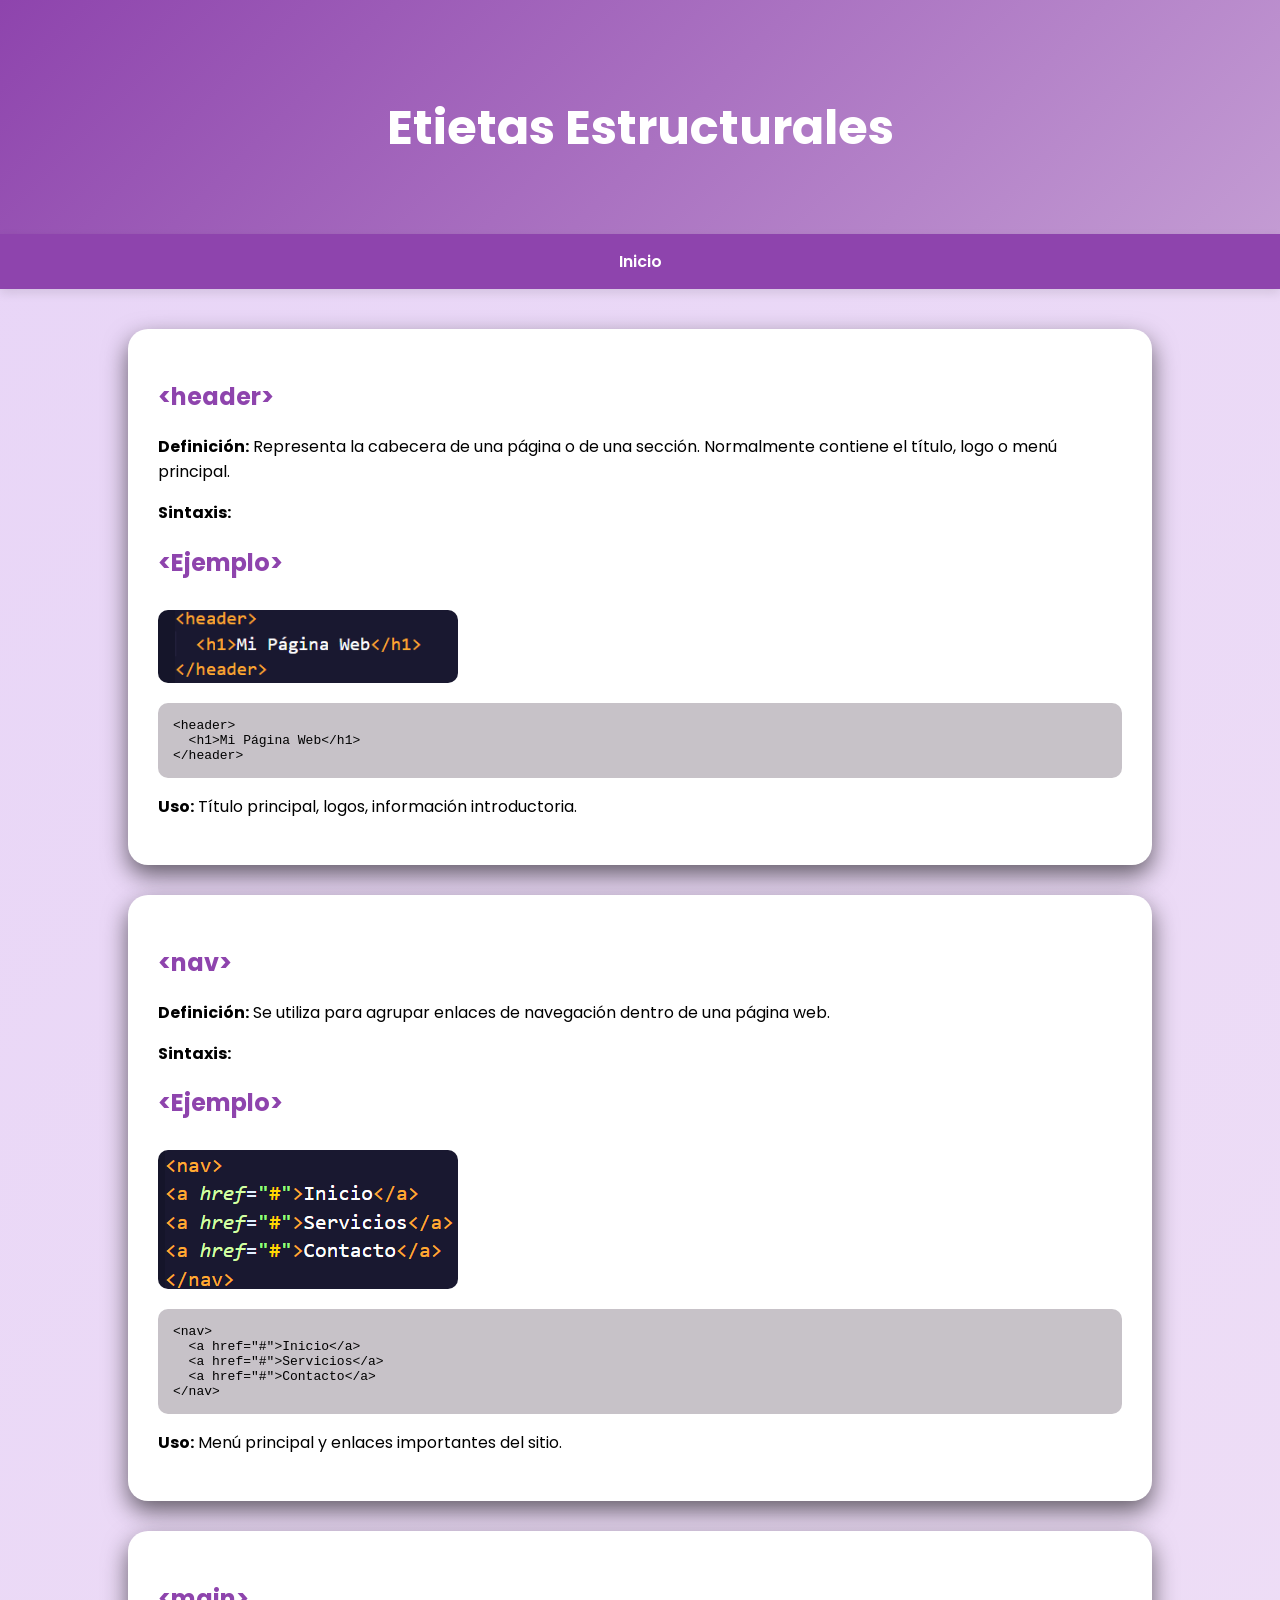
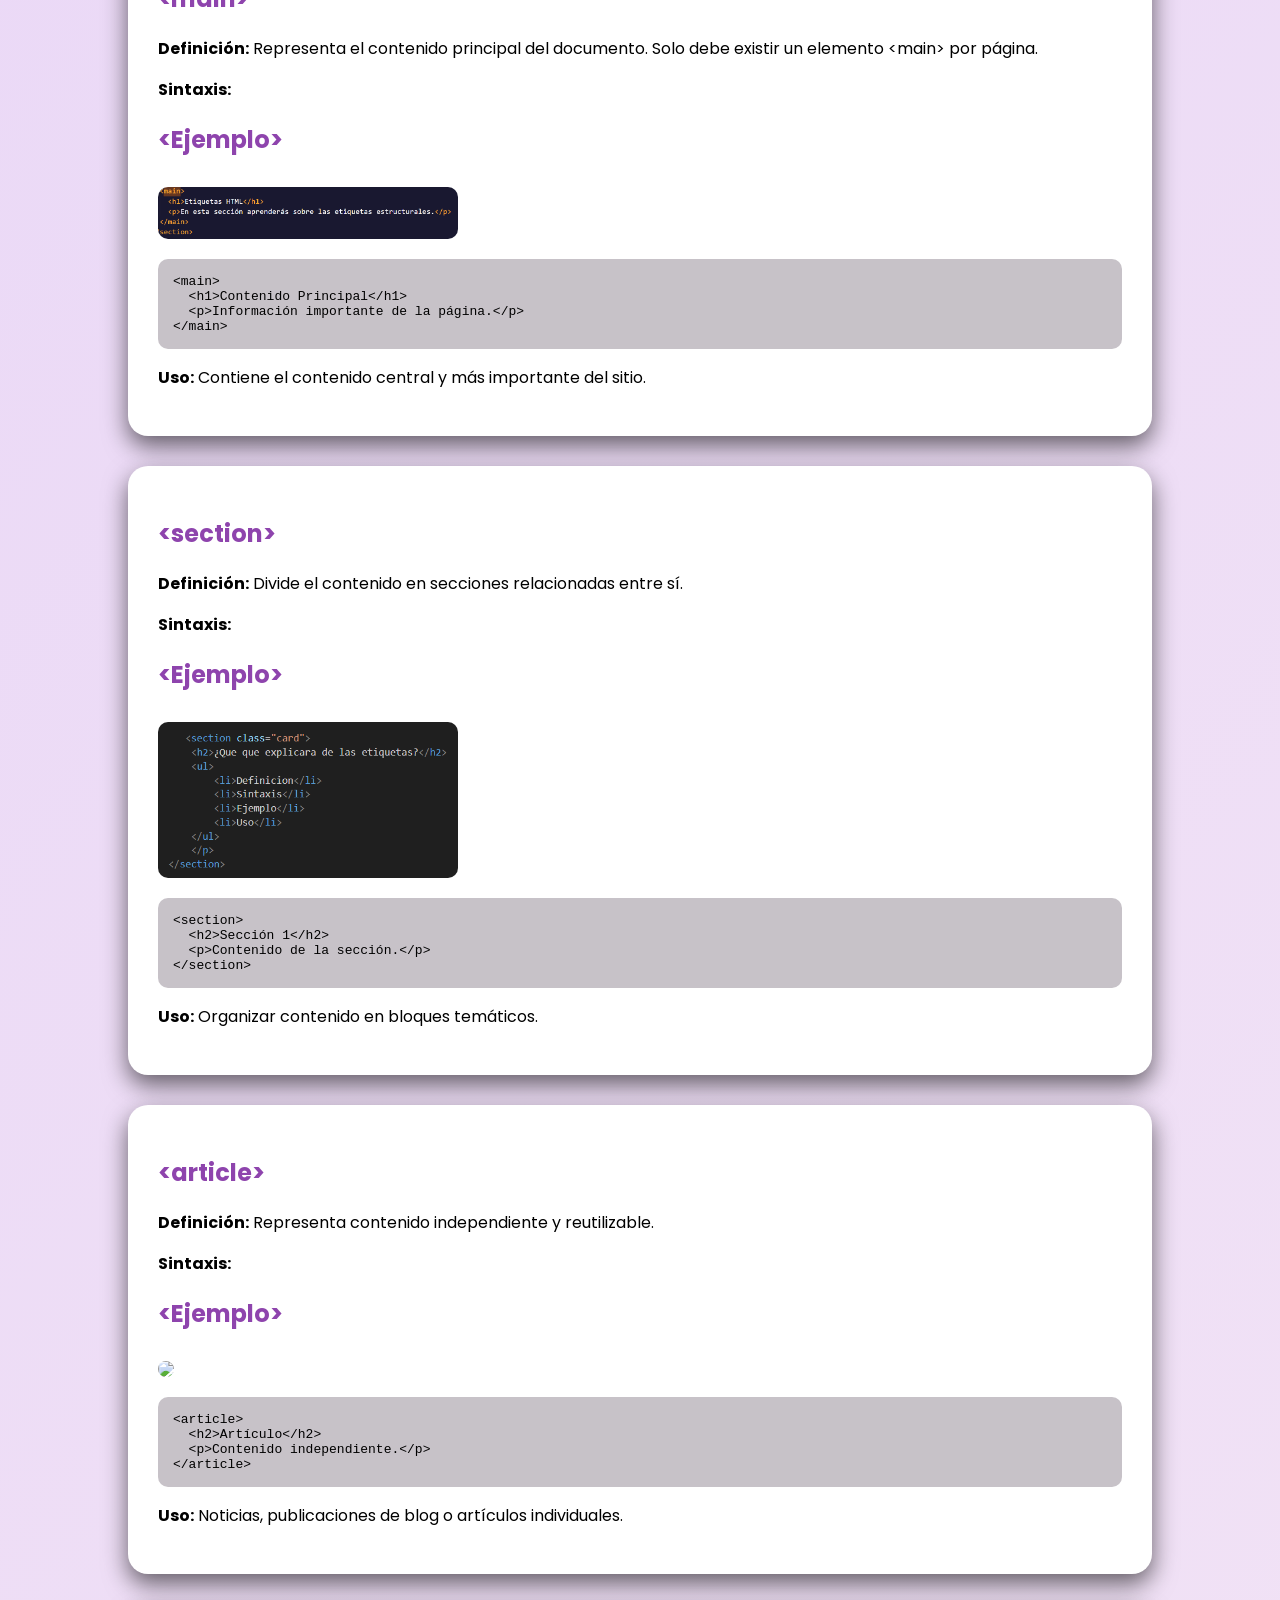
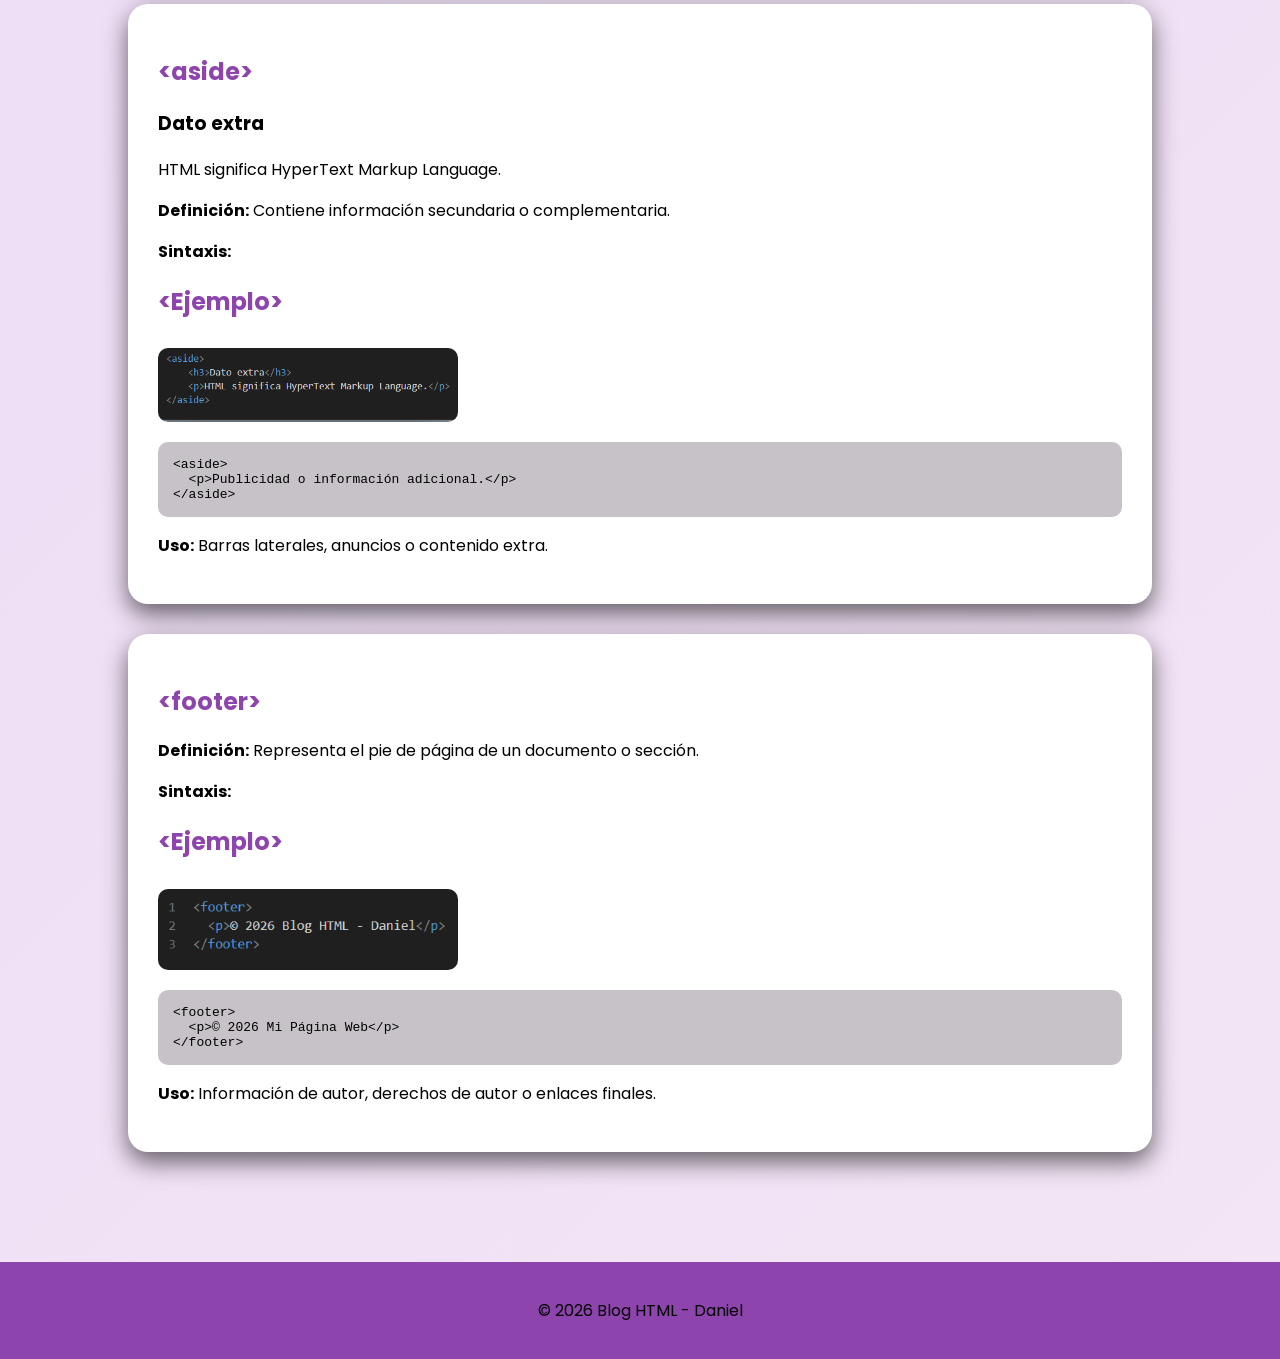
==== pages/estructurales.html @ b9a39067 "Multimedia update" ====
<!DOCTYPE html>
<html lang="es">

<head>
  <meta charset="UTF-8">
  <title>Estructurales</title>
  <link rel="stylesheet" href="../css/styles.css">
</head>

<body>

  <header class="hero">
    <h1>Etietas Estructurales</h1>
  </header>

  <nav>
    <ul>
      <li><a href="../index.html">Inicio</a></li>
    </ul>
  </nav>

  <main>

    <!-- HEADER -->
    <section class="card">
      <h2>&lt;header&gt;</h2>
      <p><strong>Definición:</strong> Representa la cabecera de una página o de una sección.
        Normalmente contiene el título, logo o menú principal.</p>
      <p><strong>Sintaxis:</strong></p>
      <h2>&lt;Ejemplo&gt;</h2>
      <img src="../img/header.png" width="">
      <pre>
&lt;header&gt;
  &lt;h1&gt;Mi Página Web&lt;/h1&gt;
&lt;/header&gt;
</pre>
      <p><strong>Uso:</strong> Título principal, logos, información introductoria.</p>
    </section>

    <!-- NAV -->
    <section class="card">
      <h2>&lt;nav&gt;</h2>
      <p><strong>Definición:</strong> Se utiliza para agrupar enlaces de navegación dentro de una página web.</p>
      <p><strong>Sintaxis:</strong></p>
      <h2>&lt;Ejemplo&gt;</h2>
      <img src="../img/mav.png" width="">
      <pre>
&lt;nav&gt;
  &lt;a href="#"&gt;Inicio&lt;/a&gt;
  &lt;a href="#"&gt;Servicios&lt;/a&gt;
  &lt;a href="#"&gt;Contacto&lt;/a&gt;
&lt;/nav&gt;
</pre>
      <p><strong>Uso:</strong> Menú principal y enlaces importantes del sitio.</p>
    </section>

    <!-- MAIN -->
    <section class="card">
      <h2>&lt;main&gt;</h2>
      <p><strong>Definición:</strong> Representa el contenido principal del documento.
        Solo debe existir un elemento &lt;main&gt; por página.</p>
      <p><strong>Sintaxis:</strong></p>
      <h2>&lt;Ejemplo&gt;</h2>
      <img src="../img/main.png" width="">
      <pre>
&lt;main&gt;
  &lt;h1&gt;Contenido Principal&lt;/h1&gt;
  &lt;p&gt;Información importante de la página.&lt;/p&gt;
&lt;/main&gt;
</pre>
      <p><strong>Uso:</strong> Contiene el contenido central y más importante del sitio.</p>
    </section>

    <!-- SECTION -->
    <section class="card">
      <h2>&lt;section&gt;</h2>
      <p><strong>Definición:</strong> Divide el contenido en secciones relacionadas entre sí.</p>
      <p><strong>Sintaxis:</strong></p>
      <h2>&lt;Ejemplo&gt;</h2>
      <img src="../img/section.png" width="">
      <pre>
&lt;section&gt;
  &lt;h2&gt;Sección 1&lt;/h2&gt;
  &lt;p&gt;Contenido de la sección.&lt;/p&gt;
&lt;/section&gt;
</pre>
      <p><strong>Uso:</strong> Organizar contenido en bloques temáticos.</p>
    </section>

    <!-- ARTICLE -->
    <section class="card">
      <h2>&lt;article&gt;</h2>
      <p><strong>Definición:</strong> Representa contenido independiente y reutilizable.</p>
      <p><strong>Sintaxis:</strong></p>
      <h2>&lt;Ejemplo&gt;</h2>
      <img src="../img/article.png" width="200">
      <pre>
&lt;article&gt;
  &lt;h2&gt;Artículo&lt;/h2&gt;
  &lt;p&gt;Contenido independiente.&lt;/p&gt;
&lt;/article&gt;
</pre>
      <p><strong>Uso:</strong> Noticias, publicaciones de blog o artículos individuales.</p>
    </section>

    <!-- ASIDE -->
    <section class="card">
      <h2>&lt;aside&gt;</h2>
<aside>
    <h3>Dato extra</h3>
    <p>HTML significa HyperText Markup Language.</p>
</aside>
      <p><strong>Definición:</strong> Contiene información secundaria o complementaria.</p>
      <p><strong>Sintaxis:</strong></p>
      <h2>&lt;Ejemplo&gt;</h2>
      <img src="../img/aside.png" width="200">
      <pre>
&lt;aside&gt;
  &lt;p&gt;Publicidad o información adicional.&lt;/p&gt;
&lt;/aside&gt;
</pre>
      <p><strong>Uso:</strong> Barras laterales, anuncios o contenido extra.</p>
    </section>

    <!-- FOOTER -->
    <section class="card">
      <h2>&lt;footer&gt;</h2>
      <p><strong>Definición:</strong> Representa el pie de página de un documento o sección.</p>
      <p><strong>Sintaxis:</strong></p>
      <h2>&lt;Ejemplo&gt;</h2>
      <img src="../img/footer.png" width="200">
      <pre>
&lt;footer&gt;
  &lt;p&gt;© 2026 Mi Página Web&lt;/p&gt;
&lt;/footer&gt;
</pre>
      <p><strong>Uso:</strong> Información de autor, derechos de autor o enlaces finales.</p>
    </section>

  </main>

  <footer>
    <p>© 2026 Blog HTML - Daniel</p>
  </footer>

  <script>
const savedColor = localStorage.getItem("mainColor");

if (savedColor) {
    document.documentElement.style.setProperty('--main-color', savedColor);
}
</script>

</body>

</html>
---- css/styles.css ----
/* FUENTE BONITA */
@import url('https://fonts.googleapis.com/css2?family=Poppins:wght@300;400;600&display=swap');

:root {
    --main-color: #8e44ad;
}

/* Transición suave en todo */
* {
    transition: all 5s ease;

}
.card img {
    width: 300px;
    margin-top: 10px;
    border-radius: 10px;
}
body {
    margin: 0;
    font-family: 'Poppins', sans-serif;
    background: linear-gradient(135deg, #e8d5f7, #f3e5f5);
    color: #000000;
}

/* HERO */
.hero {
    background: linear-gradient(135deg, var(--main-color), #c39bd3);
    color: white;
    text-align: center;
    padding: 60px 20px;
}

.hero h1 {
    font-size: 3rem;
    margin-bottom: 10px;
}

.hero p {
    font-size: 1.2rem;
    opacity: 0.9;
}

/* Selector de color */
.color-picker {
    margin-top: 20px;
}

/* NAV */
nav {
    background: var(--main-color);
    padding: 15px;
    box-shadow: 0 4px 10px rgba(0,0,0,0.1);
}

nav ul {
    list-style: none;
    display: flex;
    justify-content: center;
    gap: 25px;
    margin: 0;
    padding: 0;
}

nav a {
    text-decoration: none;
    color: white;
    font-weight: 600;
}

nav a:hover {
    color: #f9e79f;
    transform: scale(1.1);
}

/* MAIN */
main {
    padding: 40px 10%;
}

/* CARDS */
.card {
    background: white;
    padding: 30px;
    margin-bottom: 30px;
    border-radius: 20px;
    box-shadow: 0 10px 25px rgba(0, 0, 0, 0.579);
}

.card_1 {
    background: white;
    padding: 30px;
    margin-bottom: 30px;
    border-radius: 20px;
    text-align: center;
    box-shadow: 0 10px 25px rgba(0, 0, 0, 0.579);
}

.card:hover {
    transform: translateY(-5px);
}

/* TITULOS */
h2 {
    color: var(--main-color);

}

h1  {

    text-align: center;

}

/* CODE */
pre {
    background: #c7c2c8;
    padding: 15px;
    border-radius: 10px;
    overflow-x: auto;
}

/* TABLAS */
table {
    width: 100%;
    border-collapse: collapse;
    margin-top: 15px;
}

th {
    background: var(--main-color);
    color: white;
}

th, td {
    padding: 10px;
    border: 1px solid #ddd;
}

/* FORMULARIO */
input, textarea, select, button {
    padding: 8px;
    border-radius: 8px;
    border: 1px solid #5f5c5c;
    margin-top: 5px;
}

button {
    background: var(--main-color);
    color: white;
    border: none;
    cursor: pointer;
}

button:hover {
    opacity: 0.8;
}

/* FOOTER */
footer {
    text-align: center;
    padding: 20px;
    background: var(--main-color);
    color: rgb(0, 0, 0);
    margin-top: 40px;
}
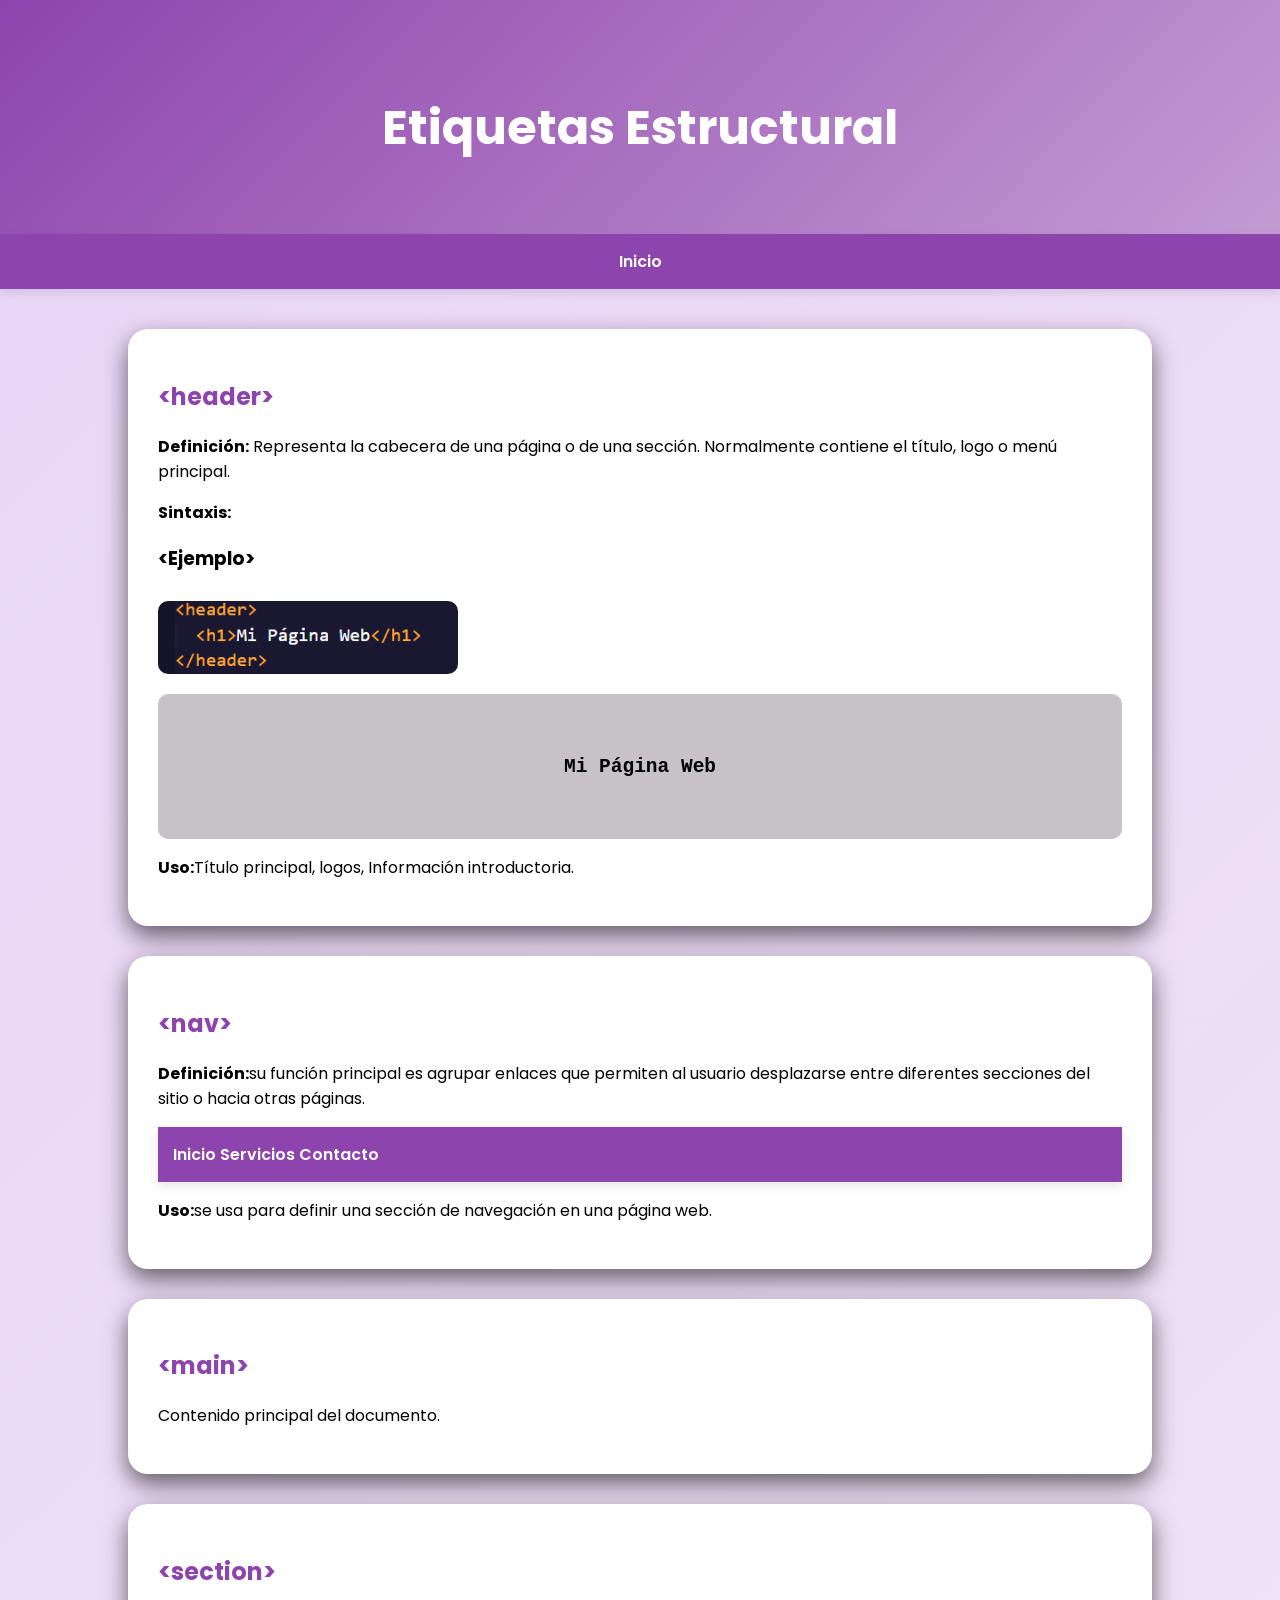
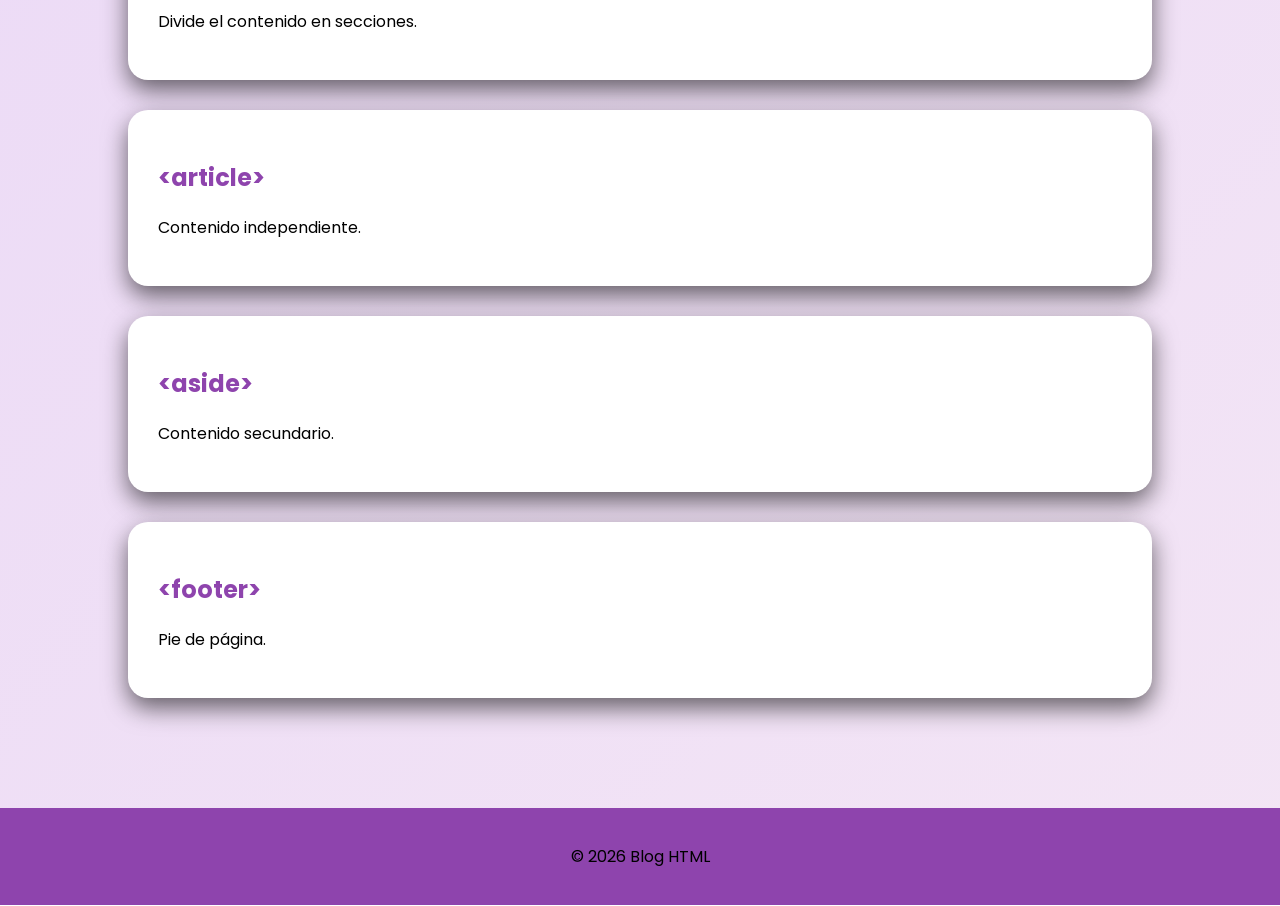
==== commit ed8adde9: "cambios locales previos a la sincronizacion" ====
--- a/pages/estructurales.html
+++ b/pages/estructurales.html
@@ -1,149 +1,84 @@
 <!DOCTYPE html>
 <html lang="es">
-
 <head>
-  <meta charset="UTF-8">
-  <title>Estructurales</title>
-  <link rel="stylesheet" href="../css/styles.css">
+<meta charset="UTF-8">
+<title>Estructurales</title>
+<link rel="stylesheet" href="../css/styles.css">
 </head>
-
 <body>
 
-  <header class="hero">
-    <h1>Etietas Estructurales</h1>
-  </header>
+<header class="hero">
+<h1>Etiquetas Estructural</h1>
+</header>
 
-  <nav>
-    <ul>
-      <li><a href="../index.html">Inicio</a></li>
-    </ul>
-  </nav>
+<nav>
+<ul>
+<li><a href="../index.html">Inicio</a></li>
+</ul>
+</nav>
 
-  <main>
+<main>
 
-    <!-- HEADER -->
-    <section class="card">
-      <h2>&lt;header&gt;</h2>
-      <p><strong>Definición:</strong> Representa la cabecera de una página o de una sección.
-        Normalmente contiene el título, logo o menú principal.</p>
-      <p><strong>Sintaxis:</strong></p>
-      <h2>&lt;Ejemplo&gt;</h2>
-      <img src="../img/header.png" width="">
-      <pre>
-&lt;header&gt;
-  &lt;h1&gt;Mi Página Web&lt;/h1&gt;
-&lt;/header&gt;
+<section class="card">
+<h2>&lt;header&gt;</h2>
+<p><strong>Definición:</strong> Representa la cabecera de una página o de una sección.
+Normalmente contiene el título, logo o menú principal.</p>
+<p><strong>Sintaxis:</strong></p>
+<h3>&lt;Ejemplo&gt;</h3>
+<img src="../img/header.png" width="200">
+<pre>
+<header>  
+  <h1>Mi Página Web</h1>
+</header>
 </pre>
-      <p><strong>Uso:</strong> Título principal, logos, información introductoria.</p>
-    </section>
+<p><strong>Uso:</strong>Título principal, logos, Información introductoria.</p>
+</section>
 
-    <!-- NAV -->
-    <section class="card">
-      <h2>&lt;nav&gt;</h2>
-      <p><strong>Definición:</strong> Se utiliza para agrupar enlaces de navegación dentro de una página web.</p>
-      <p><strong>Sintaxis:</strong></p>
-      <h2>&lt;Ejemplo&gt;</h2>
-      <img src="../img/mav.png" width="">
-      <pre>
-&lt;nav&gt;
-  &lt;a href="#"&gt;Inicio&lt;/a&gt;
-  &lt;a href="#"&gt;Servicios&lt;/a&gt;
-  &lt;a href="#"&gt;Contacto&lt;/a&gt;
-&lt;/nav&gt;
-</pre>
-      <p><strong>Uso:</strong> Menú principal y enlaces importantes del sitio.</p>
-    </section>
+<section class="card">
+<h2>&lt;nav&gt;</h2>
+<p><strong>Definición:</strong>su función principal es agrupar enlaces que permiten al usuario desplazarse entre diferentes secciones del sitio o hacia otras páginas.</p>
+<nav>
+<a href="#">Inicio</a>
+<a href="#">Servicios</a>
+<a href="#">Contacto</a>
+</nav>
 
-    <!-- MAIN -->
-    <section class="card">
-      <h2>&lt;main&gt;</h2>
-      <p><strong>Definición:</strong> Representa el contenido principal del documento.
-        Solo debe existir un elemento &lt;main&gt; por página.</p>
-      <p><strong>Sintaxis:</strong></p>
-      <h2>&lt;Ejemplo&gt;</h2>
-      <img src="../img/main.png" width="">
-      <pre>
-&lt;main&gt;
-  &lt;h1&gt;Contenido Principal&lt;/h1&gt;
-  &lt;p&gt;Información importante de la página.&lt;/p&gt;
-&lt;/main&gt;
-</pre>
-      <p><strong>Uso:</strong> Contiene el contenido central y más importante del sitio.</p>
-    </section>
+<p><strong>Uso:</strong>se usa para definir una sección de navegación en una página web. </p>
+</section>
+</section>
 
-    <!-- SECTION -->
-    <section class="card">
-      <h2>&lt;section&gt;</h2>
-      <p><strong>Definición:</strong> Divide el contenido en secciones relacionadas entre sí.</p>
-      <p><strong>Sintaxis:</strong></p>
-      <h2>&lt;Ejemplo&gt;</h2>
-      <img src="../img/section.png" width="">
-      <pre>
-&lt;section&gt;
-  &lt;h2&gt;Sección 1&lt;/h2&gt;
-  &lt;p&gt;Contenido de la sección.&lt;/p&gt;
-&lt;/section&gt;
-</pre>
-      <p><strong>Uso:</strong> Organizar contenido en bloques temáticos.</p>
-    </section>
+<section class="card">
+<h2>&lt;main&gt;</h2>
+<p>Contenido principal del documento.</p>
+</section>
 
-    <!-- ARTICLE -->
-    <section class="card">
-      <h2>&lt;article&gt;</h2>
-      <p><strong>Definición:</strong> Representa contenido independiente y reutilizable.</p>
-      <p><strong>Sintaxis:</strong></p>
-      <h2>&lt;Ejemplo&gt;</h2>
-      <img src="../img/article.png" width="200">
-      <pre>
-&lt;article&gt;
-  &lt;h2&gt;Artículo&lt;/h2&gt;
-  &lt;p&gt;Contenido independiente.&lt;/p&gt;
-&lt;/article&gt;
-</pre>
-      <p><strong>Uso:</strong> Noticias, publicaciones de blog o artículos individuales.</p>
-    </section>
+<section class="card">
+<h2>&lt;section&gt;</h2>
+<p>Divide el contenido en secciones.</p>
+</section>
 
-    <!-- ASIDE -->
-    <section class="card">
-      <h2>&lt;aside&gt;</h2>
-<aside>
-    <h3>Dato extra</h3>
-    <p>HTML significa HyperText Markup Language.</p>
-</aside>
-      <p><strong>Definición:</strong> Contiene información secundaria o complementaria.</p>
-      <p><strong>Sintaxis:</strong></p>
-      <h2>&lt;Ejemplo&gt;</h2>
-      <img src="../img/aside.png" width="200">
-      <pre>
-&lt;aside&gt;
-  &lt;p&gt;Publicidad o información adicional.&lt;/p&gt;
-&lt;/aside&gt;
-</pre>
-      <p><strong>Uso:</strong> Barras laterales, anuncios o contenido extra.</p>
-    </section>
+<section class="card">
+<h2>&lt;article&gt;</h2>
+<p>Contenido independiente.</p>
+</section>
 
-    <!-- FOOTER -->
-    <section class="card">
-      <h2>&lt;footer&gt;</h2>
-      <p><strong>Definición:</strong> Representa el pie de página de un documento o sección.</p>
-      <p><strong>Sintaxis:</strong></p>
-      <h2>&lt;Ejemplo&gt;</h2>
-      <img src="../img/footer.png" width="200">
-      <pre>
-&lt;footer&gt;
-  &lt;p&gt;© 2026 Mi Página Web&lt;/p&gt;
-&lt;/footer&gt;
-</pre>
-      <p><strong>Uso:</strong> Información de autor, derechos de autor o enlaces finales.</p>
-    </section>
+<section class="card">
+<h2>&lt;aside&gt;</h2>
+<p>Contenido secundario.</p>
+</section>
 
-  </main>
+<section class="card">
+<h2>&lt;footer&gt;</h2>
+<p>Pie de página.</p>
+</section>
 
-  <footer>
-    <p>© 2026 Blog HTML - Daniel</p>
-  </footer>
+</main>
 
-  <script>
+<footer>
+<p>© 2026 Blog HTML</p>
+</footer>
+
+<script>
 const savedColor = localStorage.getItem("mainColor");
 
 if (savedColor) {
@@ -152,5 +87,4 @@
 </script>
 
 </body>
-
 </html>
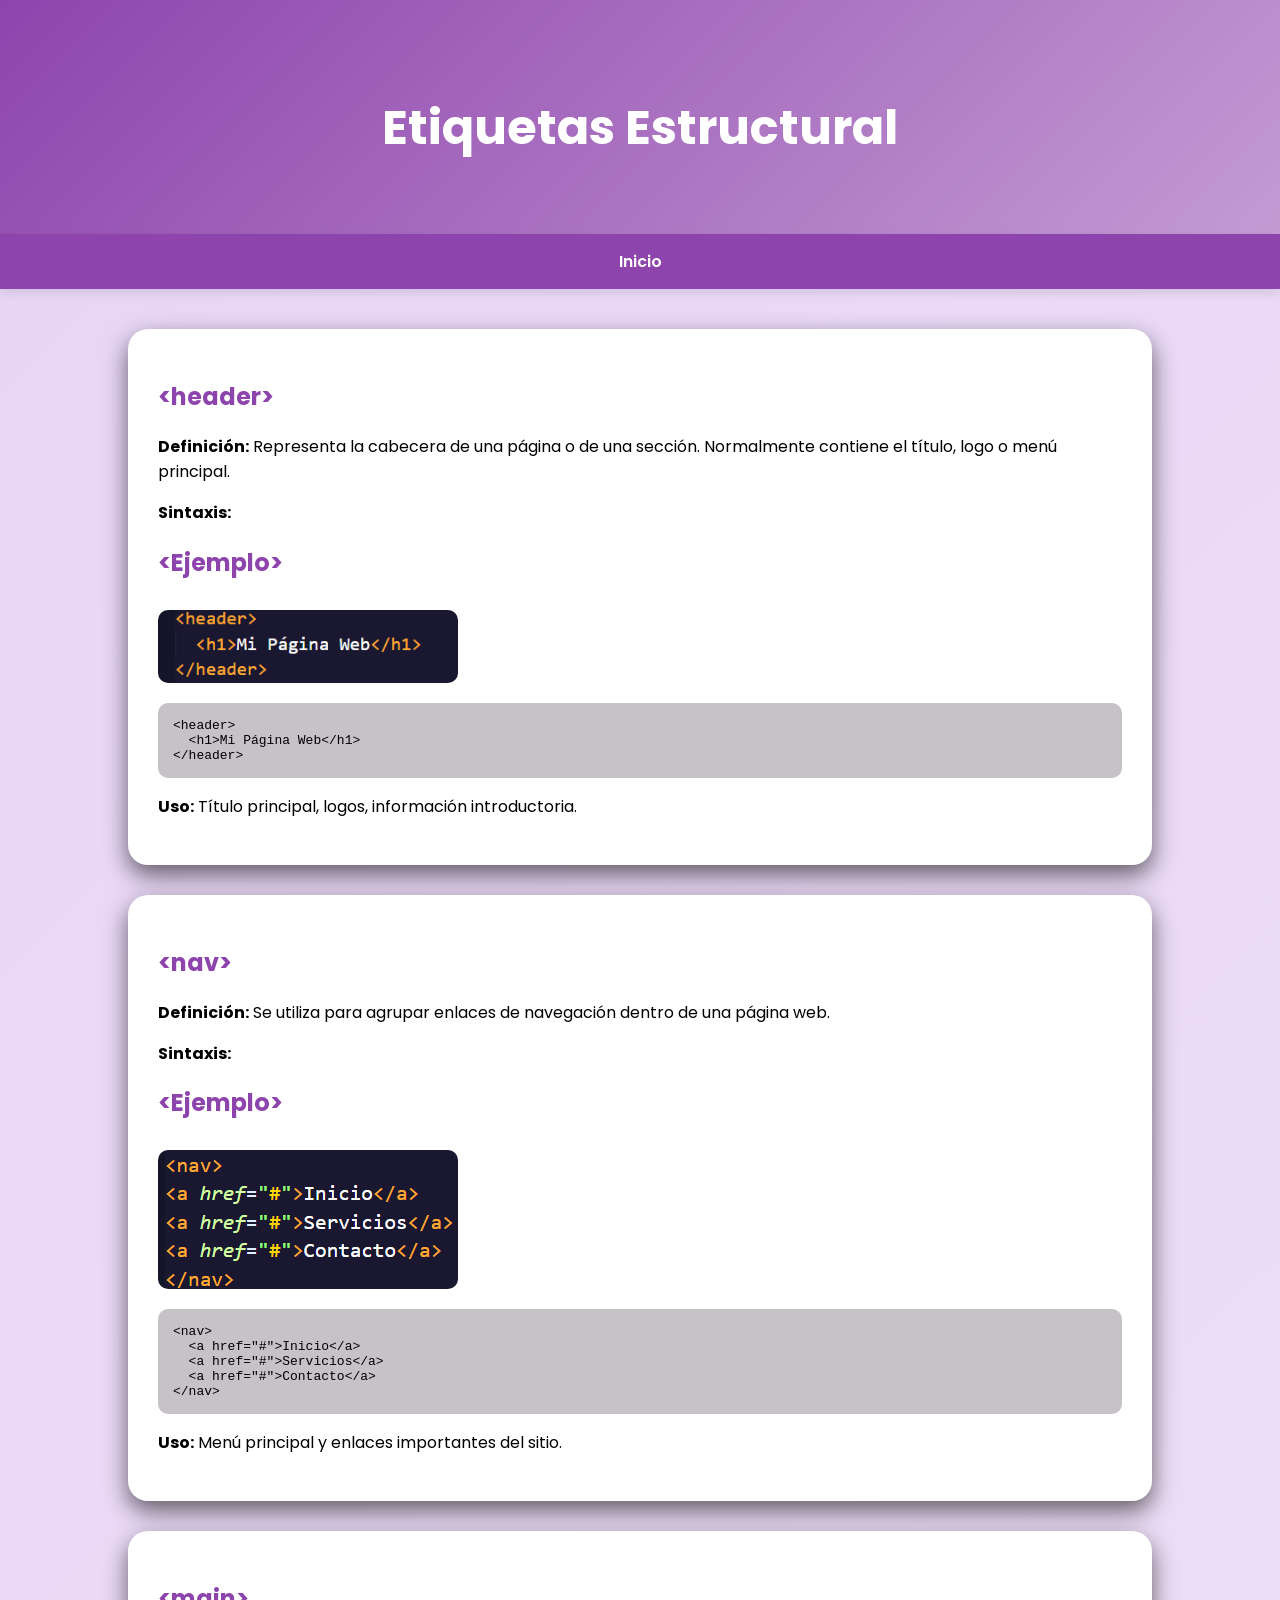
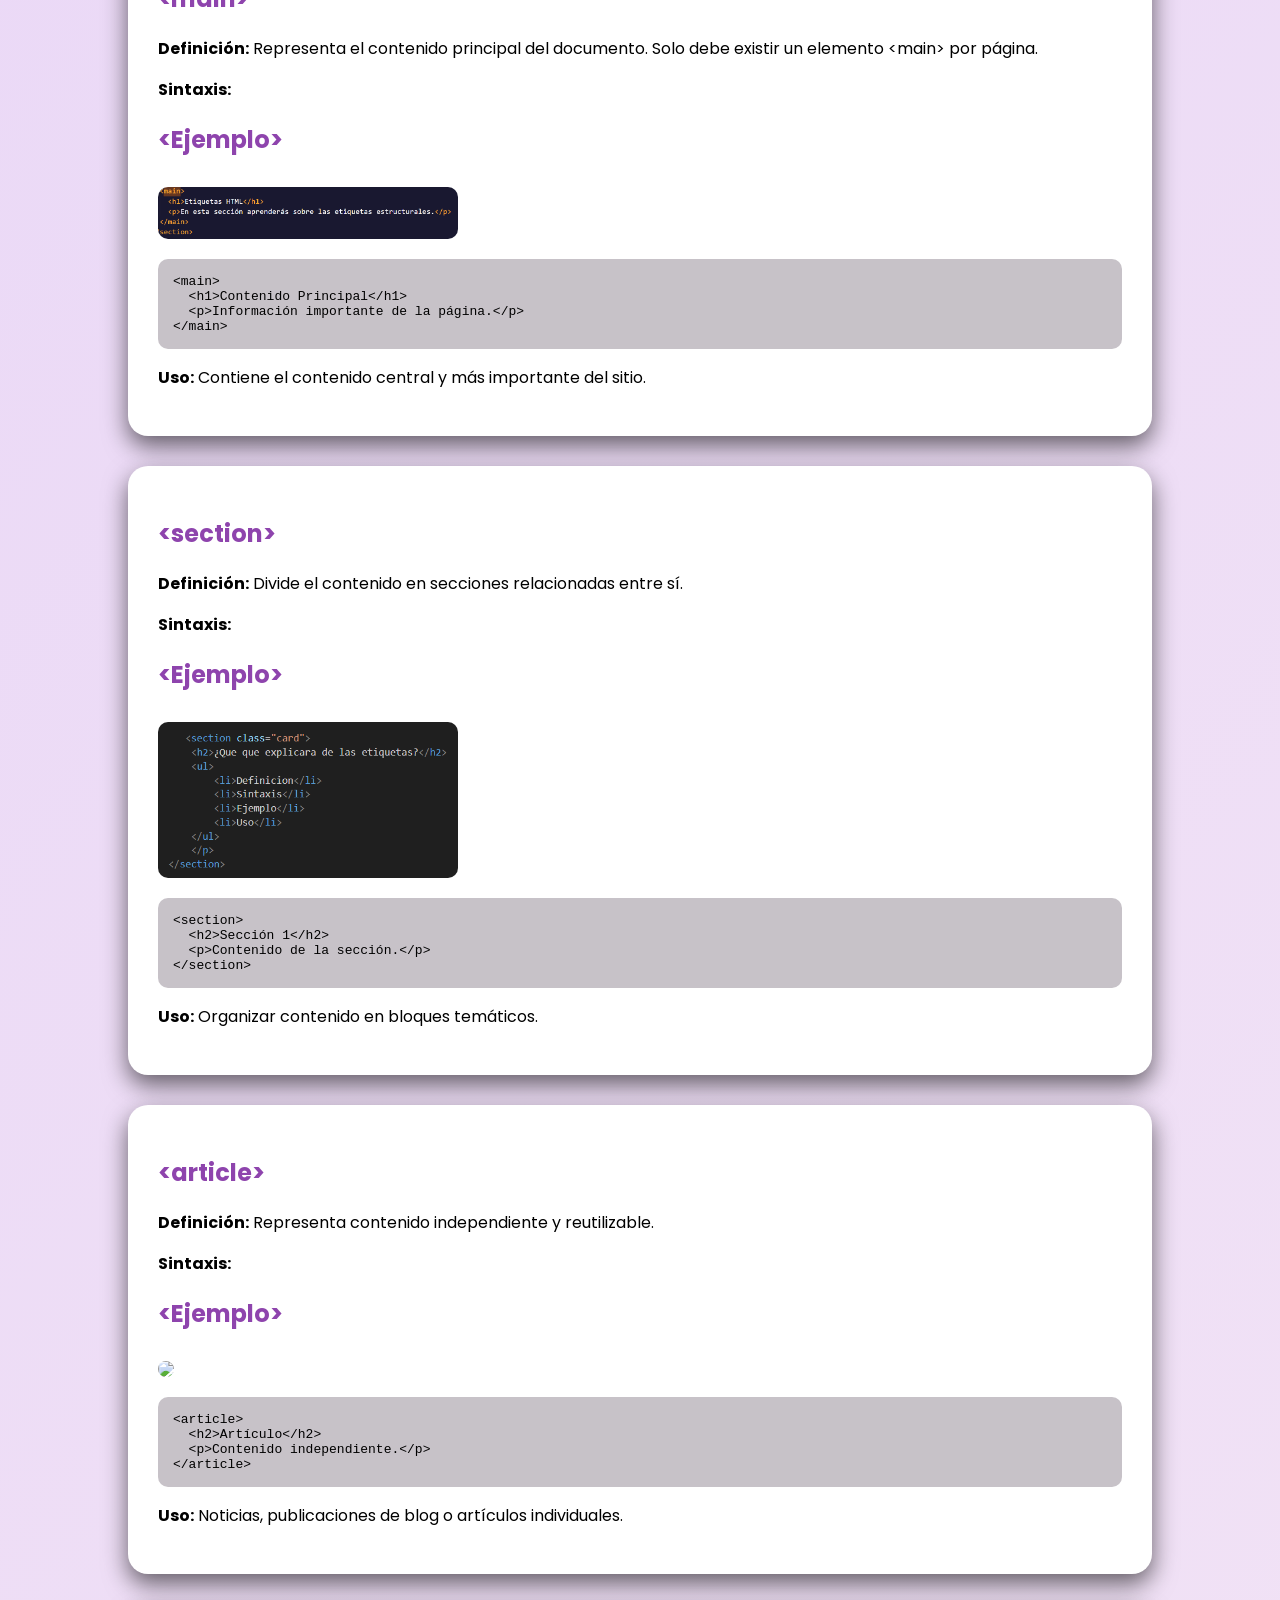
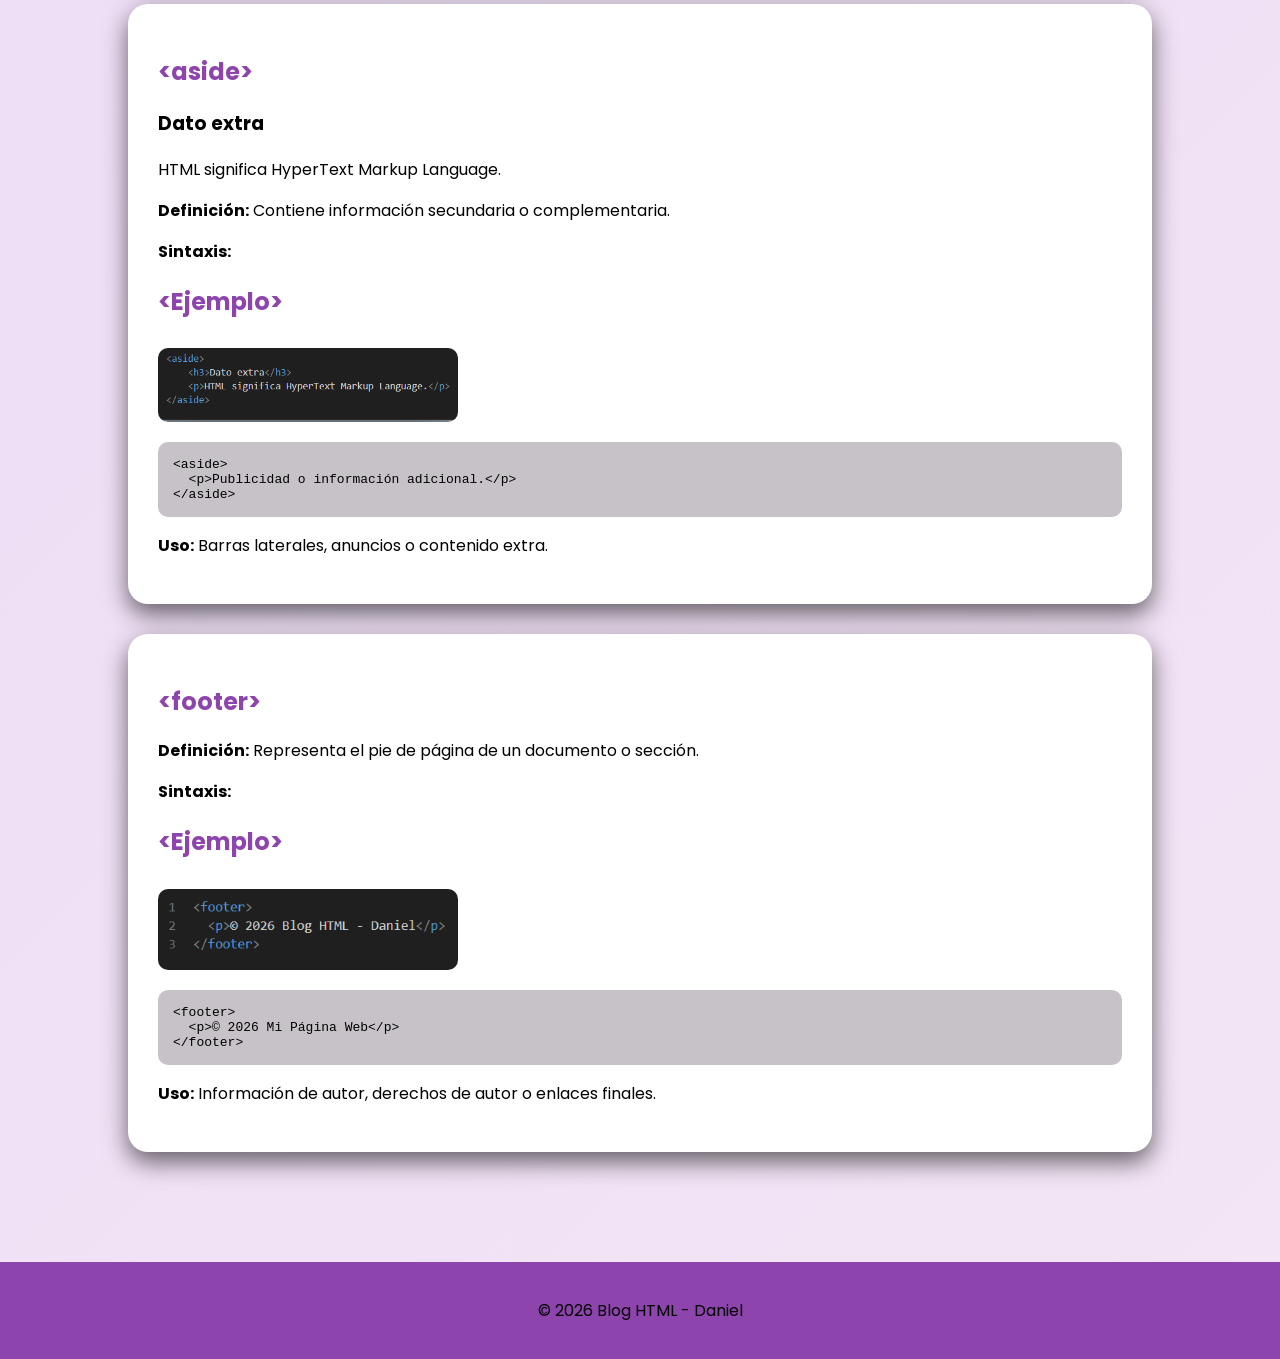
==== commit dc5e9db1: "cambios locales previos a la sincronizacion" ====
--- a/pages/estructurales.html
+++ b/pages/estructurales.html
@@ -1,84 +1,149 @@
 <!DOCTYPE html>
 <html lang="es">
+
 <head>
-<meta charset="UTF-8">
-<title>Estructurales</title>
-<link rel="stylesheet" href="../css/styles.css">
+  <meta charset="UTF-8">
+  <title>Estructurales</title>
+  <link rel="stylesheet" href="../css/styles.css">
 </head>
+
 <body>
 
 <header class="hero">
 <h1>Etiquetas Estructural</h1>
 </header>
 
-<nav>
-<ul>
-<li><a href="../index.html">Inicio</a></li>
-</ul>
-</nav>
+  <nav>
+    <ul>
+      <li><a href="../index.html">Inicio</a></li>
+    </ul>
+  </nav>
 
-<main>
+  <main>
 
-<section class="card">
-<h2>&lt;header&gt;</h2>
-<p><strong>Definición:</strong> Representa la cabecera de una página o de una sección.
-Normalmente contiene el título, logo o menú principal.</p>
-<p><strong>Sintaxis:</strong></p>
-<h3>&lt;Ejemplo&gt;</h3>
-<img src="../img/header.png" width="200">
-<pre>
-<header>  
-  <h1>Mi Página Web</h1>
-</header>
+    <!-- HEADER -->
+    <section class="card">
+      <h2>&lt;header&gt;</h2>
+      <p><strong>Definición:</strong> Representa la cabecera de una página o de una sección.
+        Normalmente contiene el título, logo o menú principal.</p>
+      <p><strong>Sintaxis:</strong></p>
+      <h2>&lt;Ejemplo&gt;</h2>
+      <img src="../img/header.png" width="">
+      <pre>
+&lt;header&gt;
+  &lt;h1&gt;Mi Página Web&lt;/h1&gt;
+&lt;/header&gt;
 </pre>
-<p><strong>Uso:</strong>Título principal, logos, Información introductoria.</p>
-</section>
+      <p><strong>Uso:</strong> Título principal, logos, información introductoria.</p>
+    </section>
 
-<section class="card">
-<h2>&lt;nav&gt;</h2>
-<p><strong>Definición:</strong>su función principal es agrupar enlaces que permiten al usuario desplazarse entre diferentes secciones del sitio o hacia otras páginas.</p>
-<nav>
-<a href="#">Inicio</a>
-<a href="#">Servicios</a>
-<a href="#">Contacto</a>
-</nav>
+    <!-- NAV -->
+    <section class="card">
+      <h2>&lt;nav&gt;</h2>
+      <p><strong>Definición:</strong> Se utiliza para agrupar enlaces de navegación dentro de una página web.</p>
+      <p><strong>Sintaxis:</strong></p>
+      <h2>&lt;Ejemplo&gt;</h2>
+      <img src="../img/mav.png" width="">
+      <pre>
+&lt;nav&gt;
+  &lt;a href="#"&gt;Inicio&lt;/a&gt;
+  &lt;a href="#"&gt;Servicios&lt;/a&gt;
+  &lt;a href="#"&gt;Contacto&lt;/a&gt;
+&lt;/nav&gt;
+</pre>
+      <p><strong>Uso:</strong> Menú principal y enlaces importantes del sitio.</p>
+    </section>
 
-<p><strong>Uso:</strong>se usa para definir una sección de navegación en una página web. </p>
-</section>
-</section>
+    <!-- MAIN -->
+    <section class="card">
+      <h2>&lt;main&gt;</h2>
+      <p><strong>Definición:</strong> Representa el contenido principal del documento.
+        Solo debe existir un elemento &lt;main&gt; por página.</p>
+      <p><strong>Sintaxis:</strong></p>
+      <h2>&lt;Ejemplo&gt;</h2>
+      <img src="../img/main.png" width="">
+      <pre>
+&lt;main&gt;
+  &lt;h1&gt;Contenido Principal&lt;/h1&gt;
+  &lt;p&gt;Información importante de la página.&lt;/p&gt;
+&lt;/main&gt;
+</pre>
+      <p><strong>Uso:</strong> Contiene el contenido central y más importante del sitio.</p>
+    </section>
 
-<section class="card">
-<h2>&lt;main&gt;</h2>
-<p>Contenido principal del documento.</p>
-</section>
+    <!-- SECTION -->
+    <section class="card">
+      <h2>&lt;section&gt;</h2>
+      <p><strong>Definición:</strong> Divide el contenido en secciones relacionadas entre sí.</p>
+      <p><strong>Sintaxis:</strong></p>
+      <h2>&lt;Ejemplo&gt;</h2>
+      <img src="../img/section.png" width="">
+      <pre>
+&lt;section&gt;
+  &lt;h2&gt;Sección 1&lt;/h2&gt;
+  &lt;p&gt;Contenido de la sección.&lt;/p&gt;
+&lt;/section&gt;
+</pre>
+      <p><strong>Uso:</strong> Organizar contenido en bloques temáticos.</p>
+    </section>
 
-<section class="card">
-<h2>&lt;section&gt;</h2>
-<p>Divide el contenido en secciones.</p>
-</section>
+    <!-- ARTICLE -->
+    <section class="card">
+      <h2>&lt;article&gt;</h2>
+      <p><strong>Definición:</strong> Representa contenido independiente y reutilizable.</p>
+      <p><strong>Sintaxis:</strong></p>
+      <h2>&lt;Ejemplo&gt;</h2>
+      <img src="../img/article.png" width="200">
+      <pre>
+&lt;article&gt;
+  &lt;h2&gt;Artículo&lt;/h2&gt;
+  &lt;p&gt;Contenido independiente.&lt;/p&gt;
+&lt;/article&gt;
+</pre>
+      <p><strong>Uso:</strong> Noticias, publicaciones de blog o artículos individuales.</p>
+    </section>
 
-<section class="card">
-<h2>&lt;article&gt;</h2>
-<p>Contenido independiente.</p>
-</section>
+    <!-- ASIDE -->
+    <section class="card">
+      <h2>&lt;aside&gt;</h2>
+<aside>
+    <h3>Dato extra</h3>
+    <p>HTML significa HyperText Markup Language.</p>
+</aside>
+      <p><strong>Definición:</strong> Contiene información secundaria o complementaria.</p>
+      <p><strong>Sintaxis:</strong></p>
+      <h2>&lt;Ejemplo&gt;</h2>
+      <img src="../img/aside.png" width="200">
+      <pre>
+&lt;aside&gt;
+  &lt;p&gt;Publicidad o información adicional.&lt;/p&gt;
+&lt;/aside&gt;
+</pre>
+      <p><strong>Uso:</strong> Barras laterales, anuncios o contenido extra.</p>
+    </section>
 
-<section class="card">
-<h2>&lt;aside&gt;</h2>
-<p>Contenido secundario.</p>
-</section>
+    <!-- FOOTER -->
+    <section class="card">
+      <h2>&lt;footer&gt;</h2>
+      <p><strong>Definición:</strong> Representa el pie de página de un documento o sección.</p>
+      <p><strong>Sintaxis:</strong></p>
+      <h2>&lt;Ejemplo&gt;</h2>
+      <img src="../img/footer.png" width="200">
+      <pre>
+&lt;footer&gt;
+  &lt;p&gt;© 2026 Mi Página Web&lt;/p&gt;
+&lt;/footer&gt;
+</pre>
+      <p><strong>Uso:</strong> Información de autor, derechos de autor o enlaces finales.</p>
+    </section>
 
-<section class="card">
-<h2>&lt;footer&gt;</h2>
-<p>Pie de página.</p>
-</section>
+  </main>
 
-</main>
+  <footer>
+    <p>© 2026 Blog HTML - Daniel</p>
+  </footer>
 
-<footer>
-<p>© 2026 Blog HTML</p>
-</footer>
-
-<script>
+  <script>
 const savedColor = localStorage.getItem("mainColor");
 
 if (savedColor) {
@@ -87,4 +152,5 @@
 </script>
 
 </body>
+
 </html>
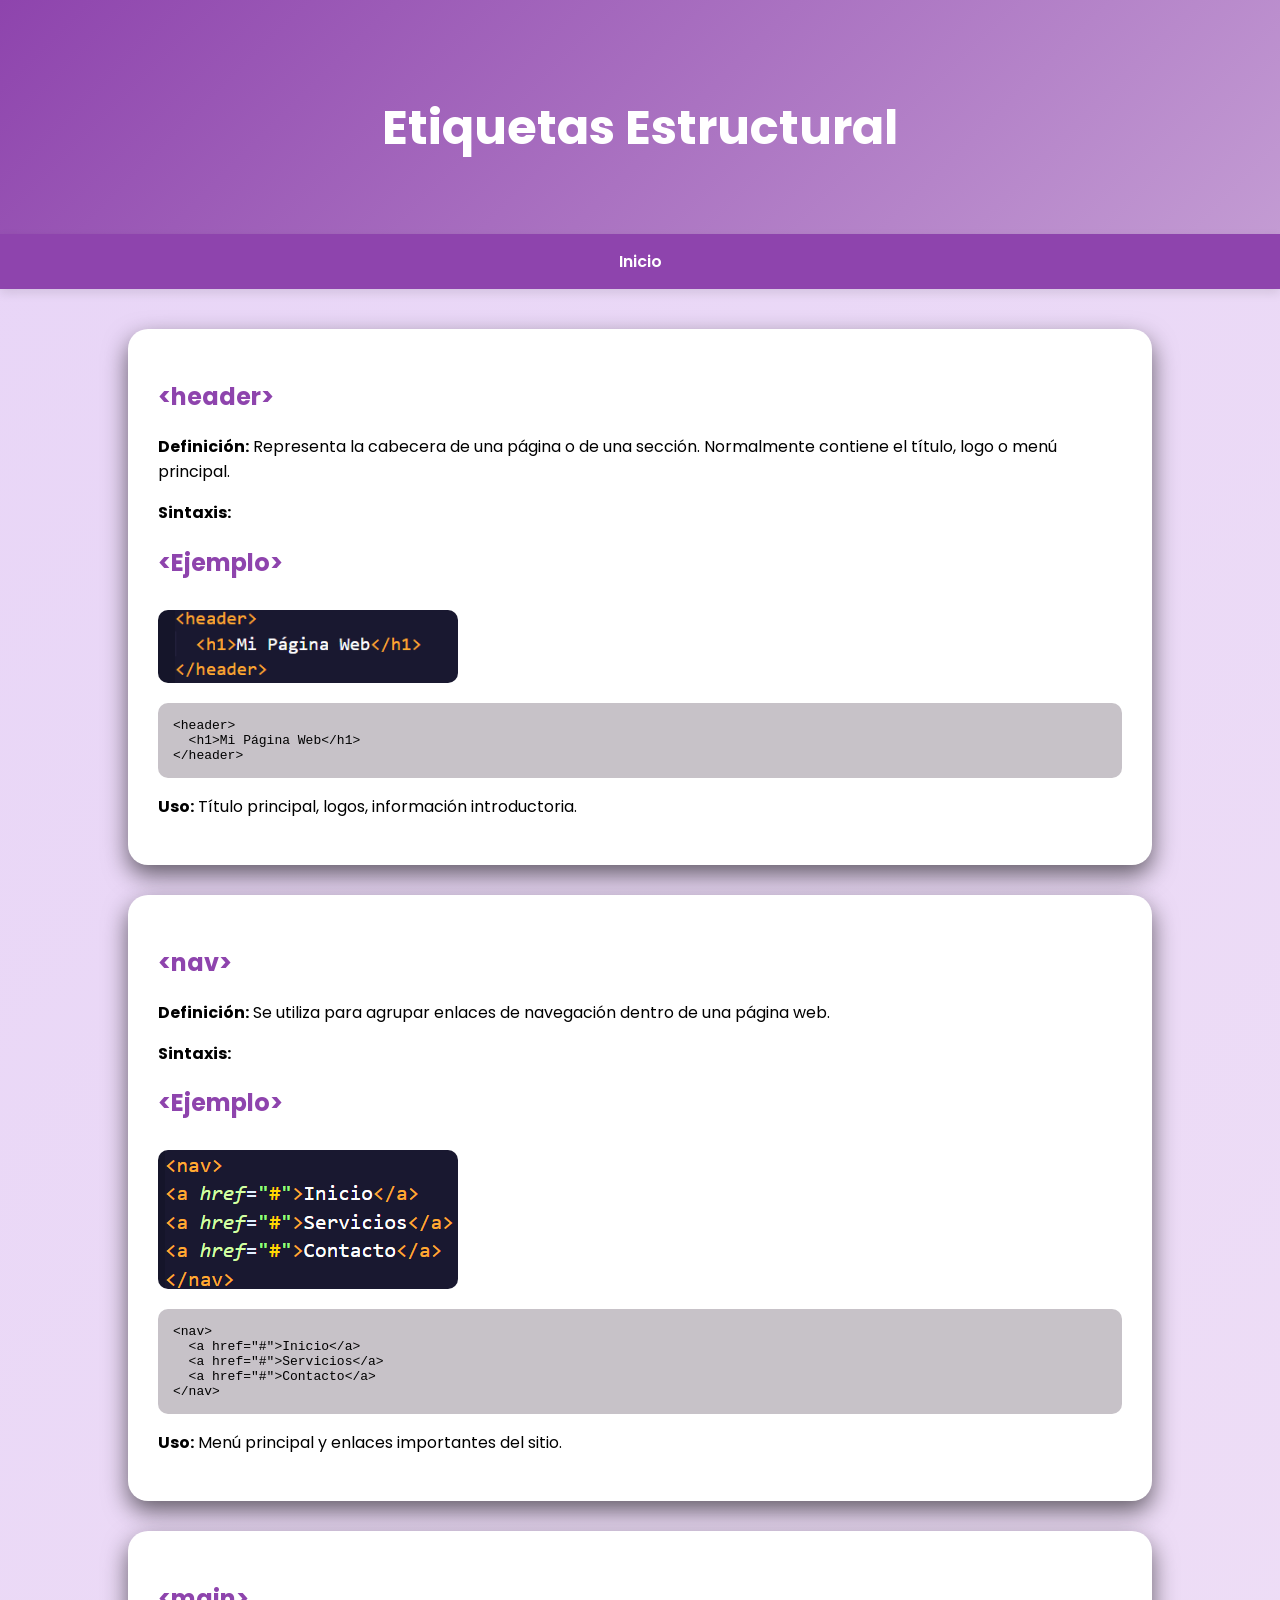
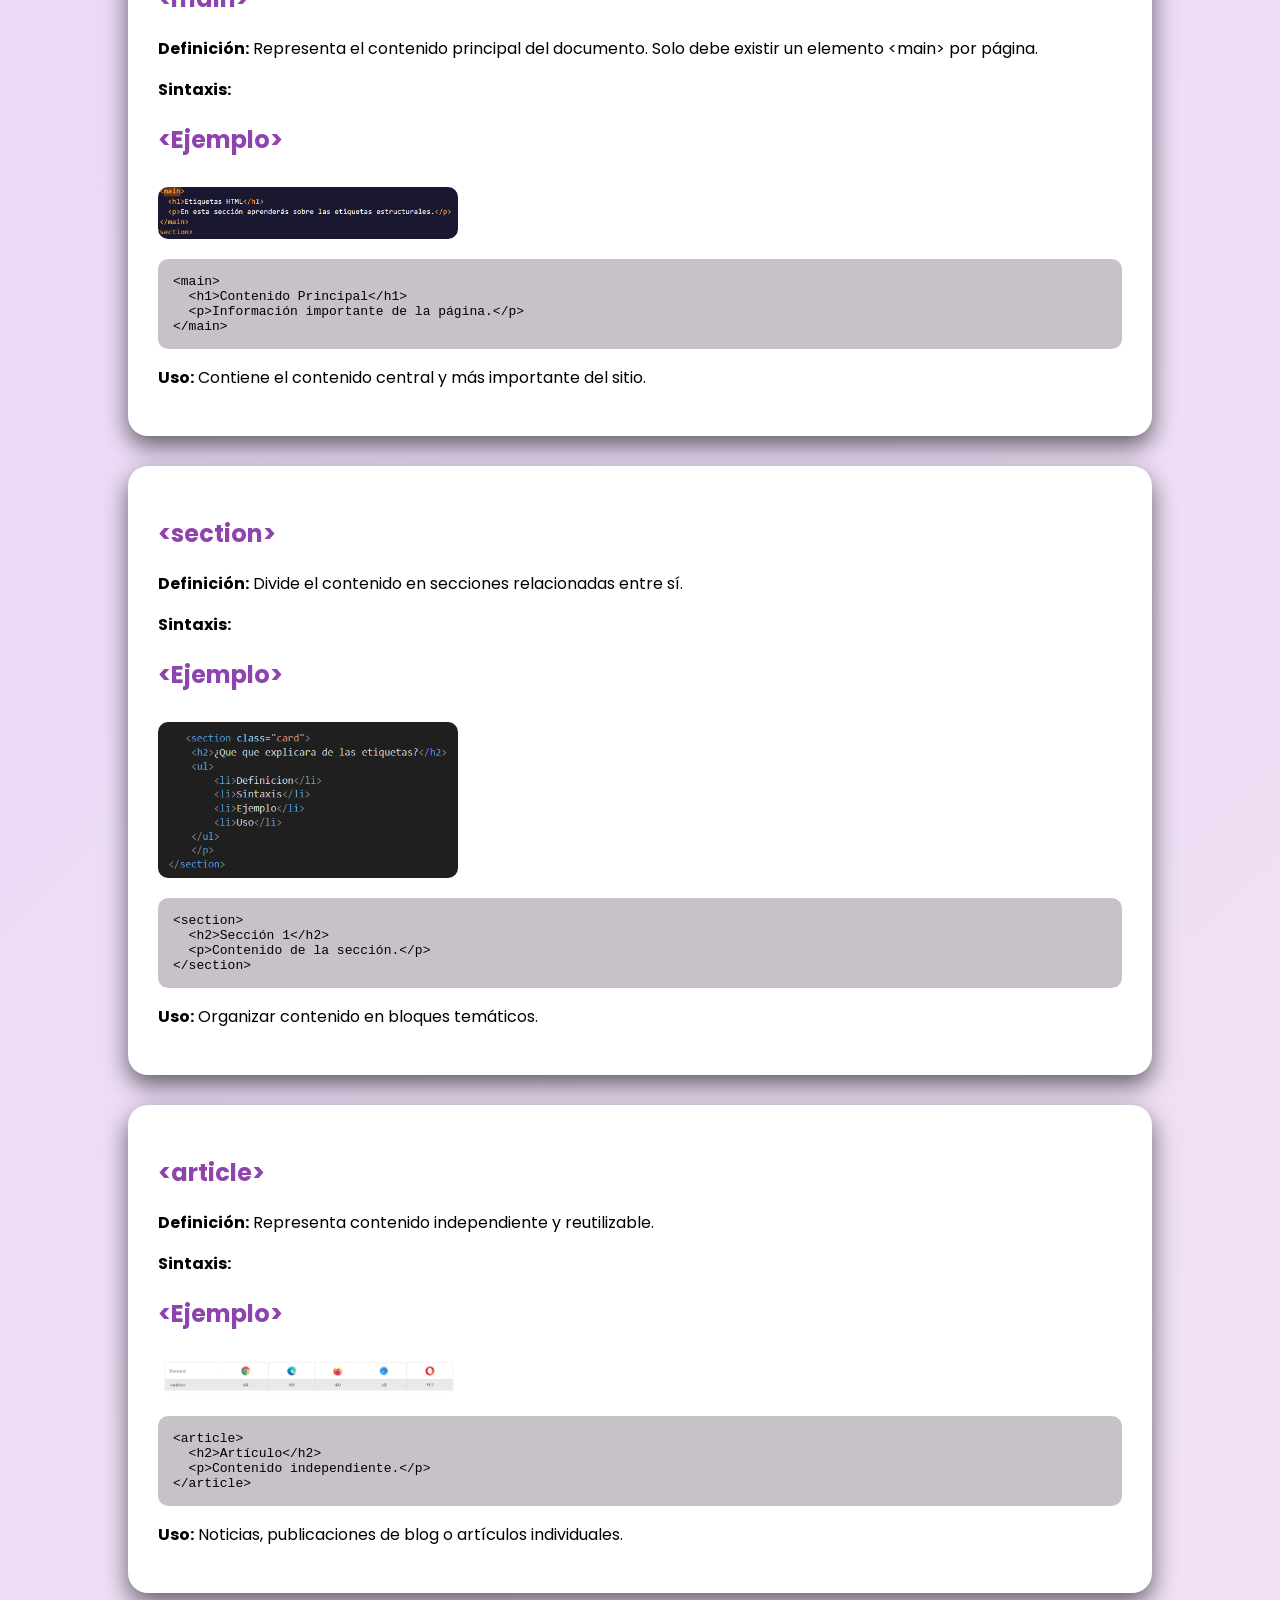
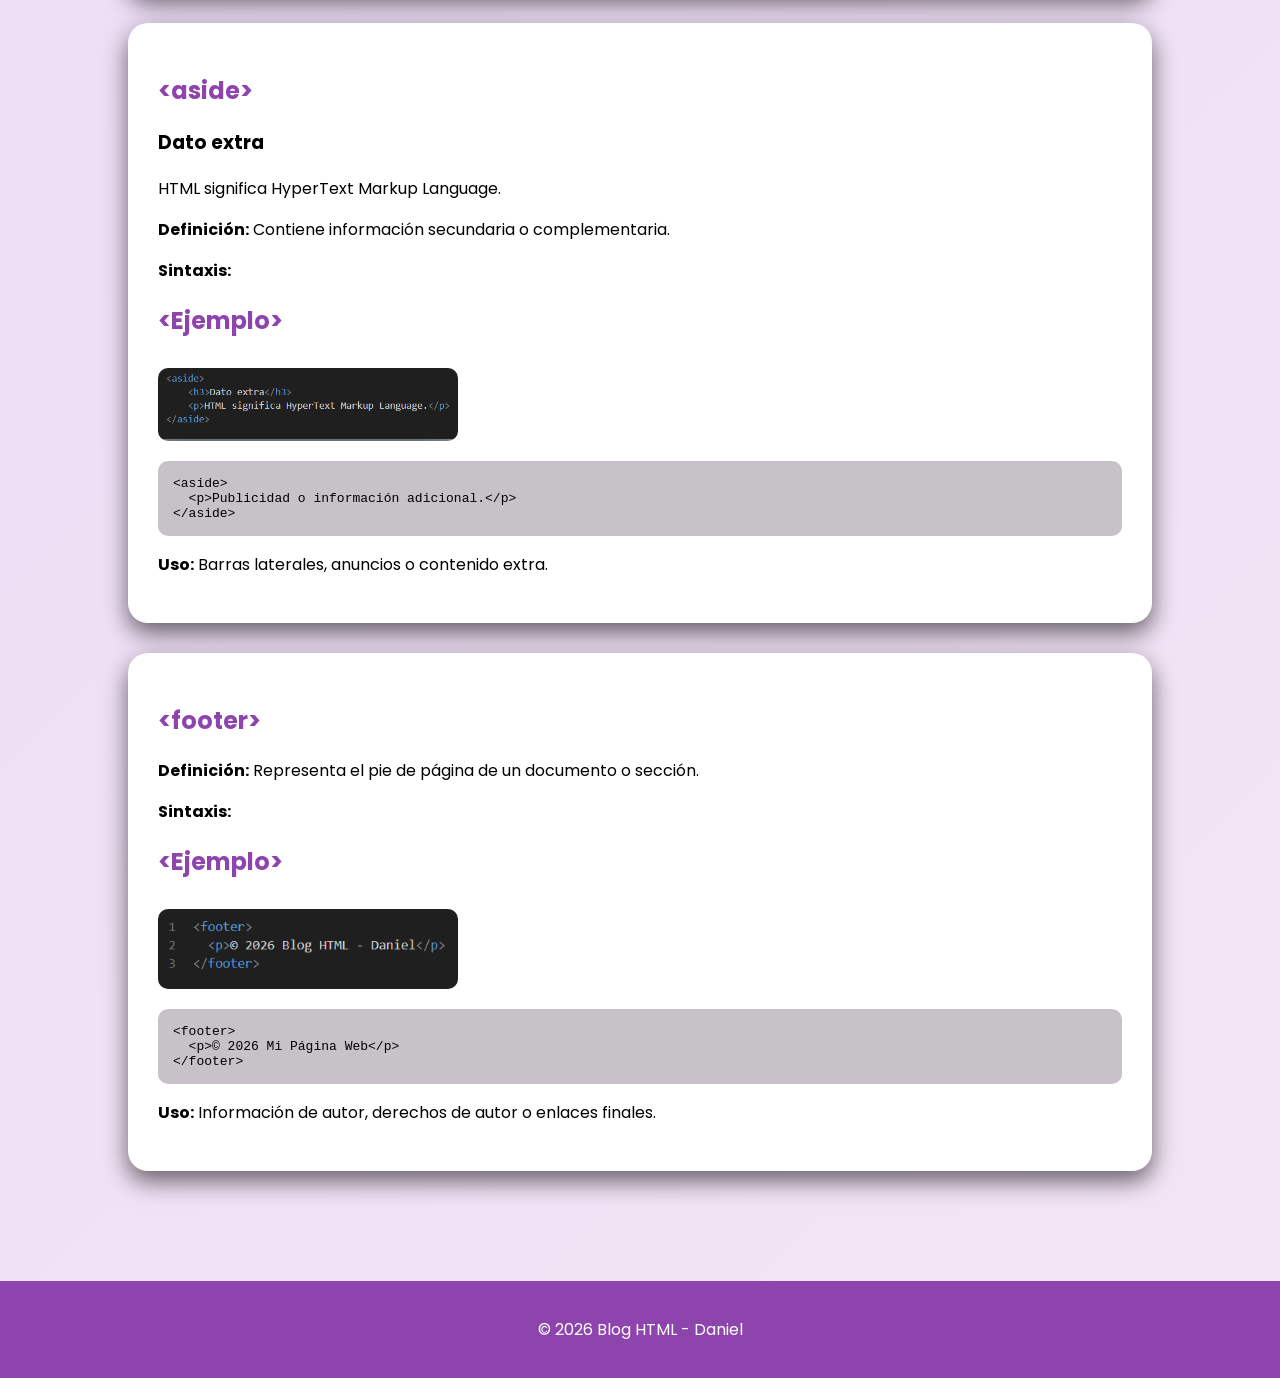
==== commit fc25e044: "control de imagenes" ====
--- a/pages/estructurales.html
+++ b/pages/estructurales.html
@@ -93,7 +93,7 @@
       <p><strong>Definición:</strong> Representa contenido independiente y reutilizable.</p>
       <p><strong>Sintaxis:</strong></p>
       <h2>&lt;Ejemplo&gt;</h2>
-      <img src="../img/article.png" width="200">
+      <img src="../img/article.png" width="2222">
       <pre>
 &lt;article&gt;
   &lt;h2&gt;Artículo&lt;/h2&gt;
--- a/css/styles.css
+++ b/css/styles.css
@@ -7,7 +7,7 @@
 
 /* Transición suave en todo */
 * {
-    transition: all 5s ease;
+    transition: all 0.3s ease;
 
 }
 .card img {
@@ -160,6 +160,6 @@
     text-align: center;
     padding: 20px;
     background: var(--main-color);
-    color: rgb(0, 0, 0);
+    color: rgb(255, 255, 255);
     margin-top: 40px;
 }
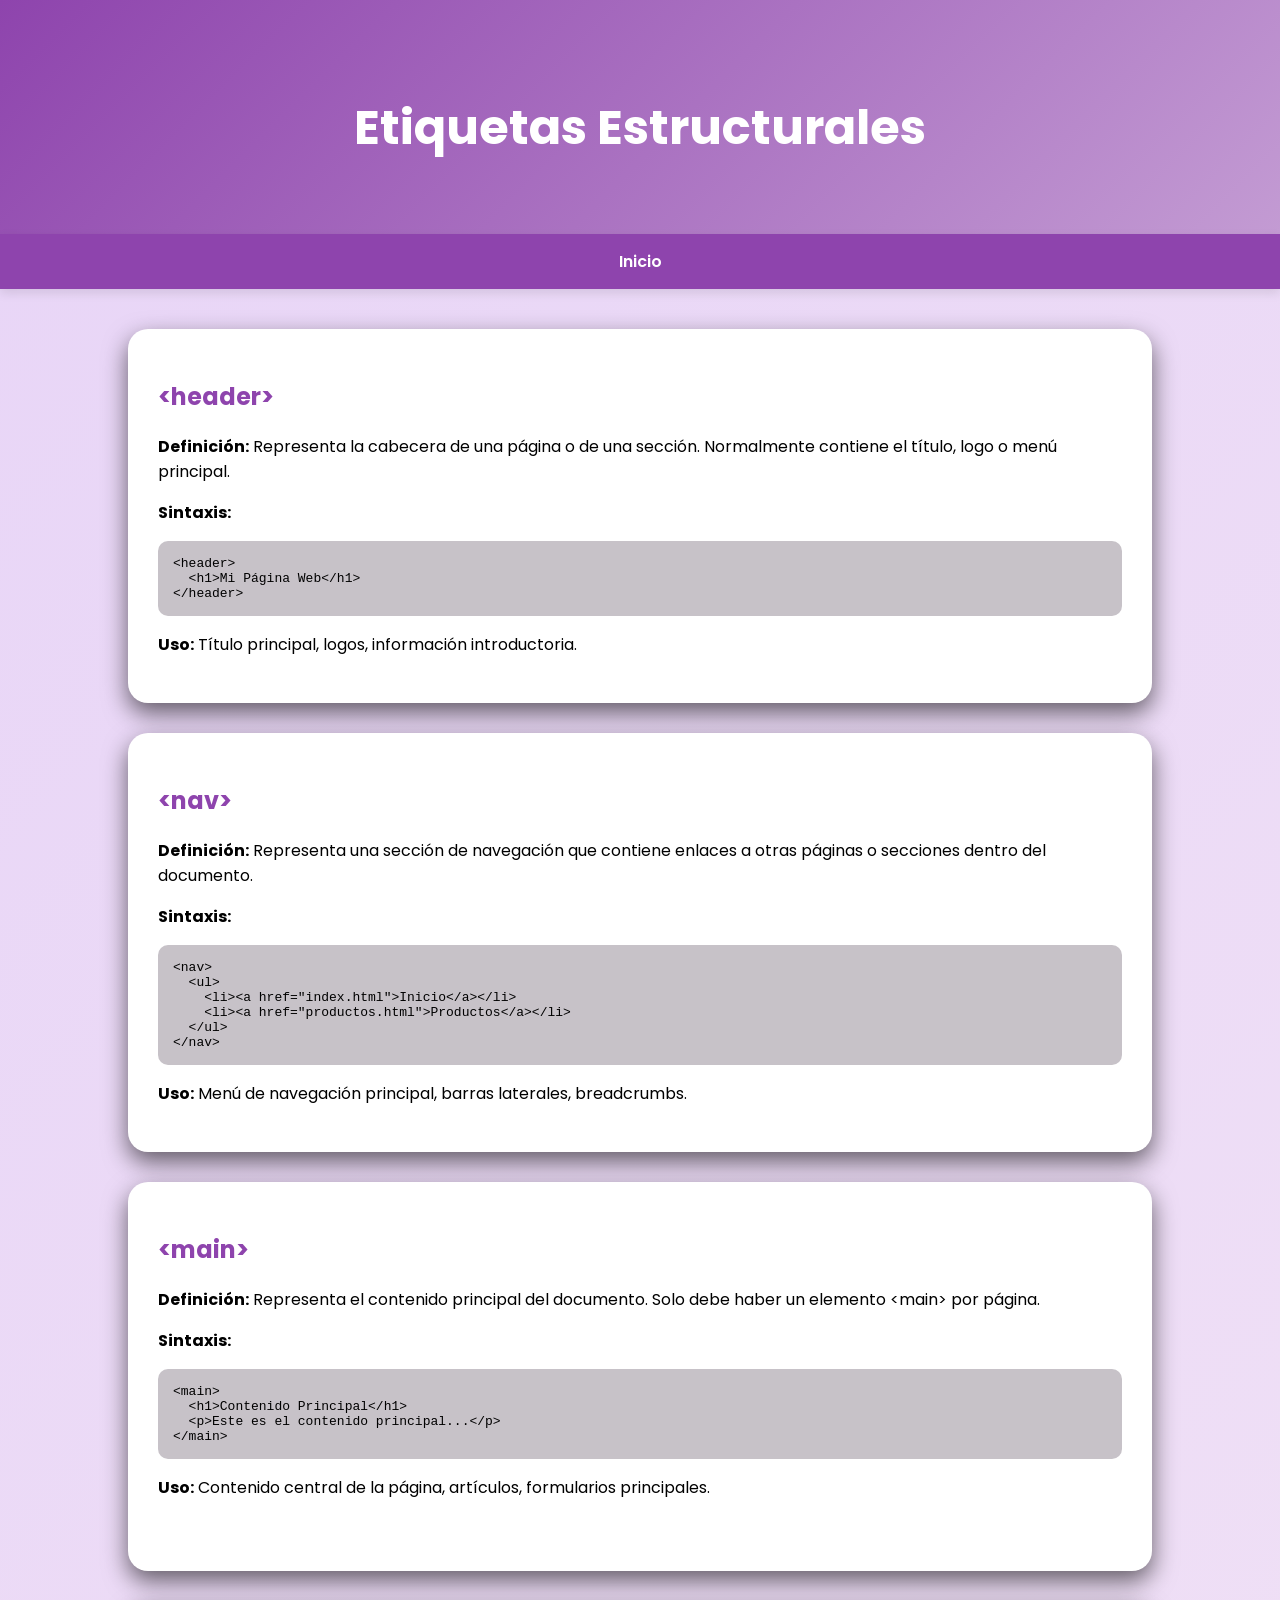
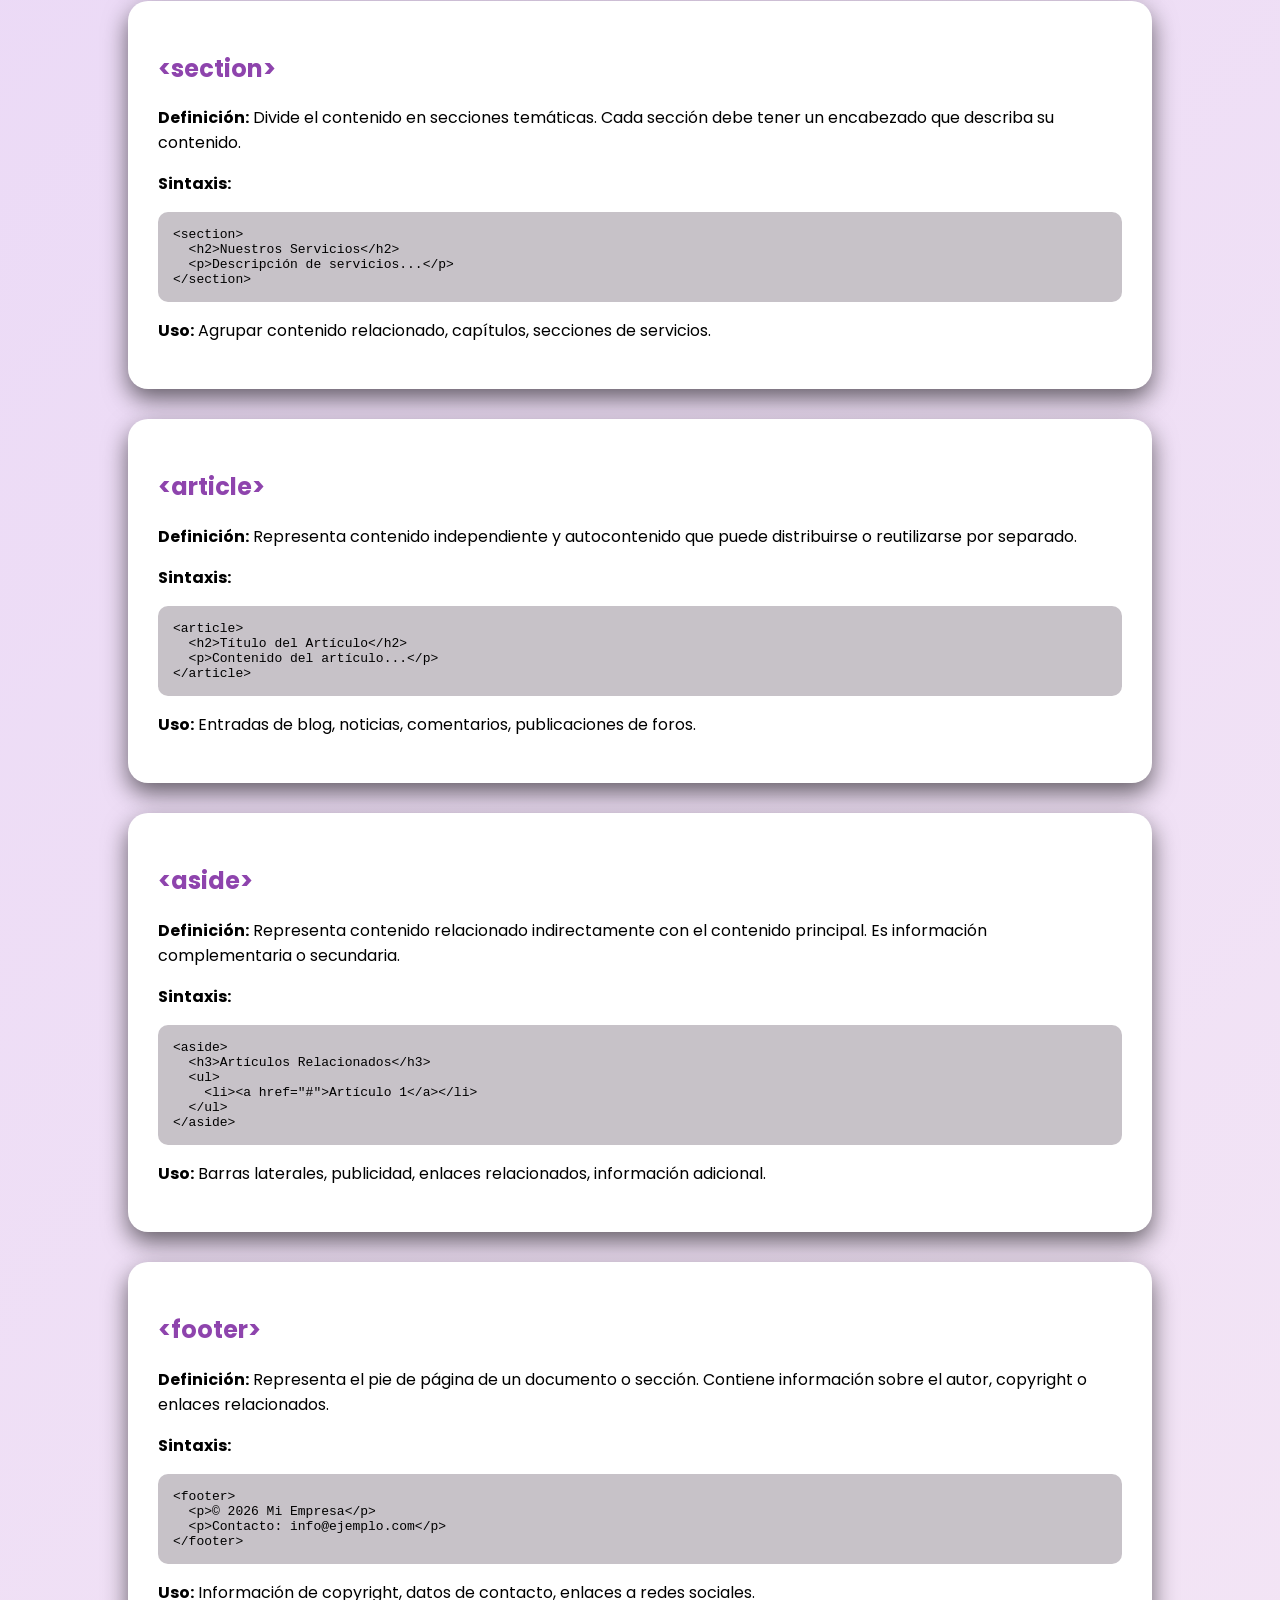
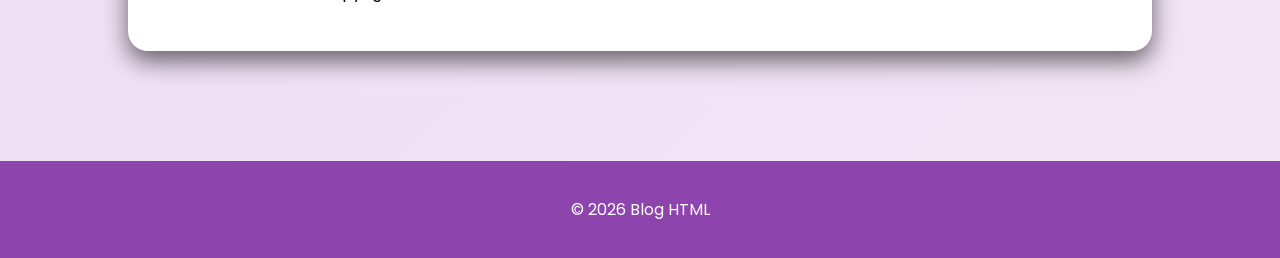
==== commit fc72e6e3: "cambios estructurales" ====
--- a/pages/estructurales.html
+++ b/pages/estructurales.html
@@ -1,149 +1,140 @@
 <!DOCTYPE html>
 <html lang="es">
-
 <head>
-  <meta charset="UTF-8">
-  <title>Estructurales</title>
-  <link rel="stylesheet" href="../css/styles.css">
+<meta charset="UTF-8">
+<title>Estructurales</title>
+<link rel="stylesheet" href="../css/styles.css">
 </head>
-
 <body>
 
 <header class="hero">
-<h1>Etiquetas Estructural</h1>
+<h1>Etiquetas Estructurales</h1>
 </header>
 
-  <nav>
-    <ul>
-      <li><a href="../index.html">Inicio</a></li>
-    </ul>
-  </nav>
+<nav>
+<ul>
+<li><a href="../index.html">Inicio</a></li>
+</ul>
+</nav>
 
-  <main>
+<main>
 
-    <!-- HEADER -->
-    <section class="card">
-      <h2>&lt;header&gt;</h2>
-      <p><strong>Definición:</strong> Representa la cabecera de una página o de una sección.
-        Normalmente contiene el título, logo o menú principal.</p>
-      <p><strong>Sintaxis:</strong></p>
-      <h2>&lt;Ejemplo&gt;</h2>
-      <img src="../img/header.png" width="">
-      <pre>
-&lt;header&gt;
+<!-- HEADER -->
+<section class="card">
+<h2>&lt;header&gt;</h2>
+<p><strong>Definición:</strong> Representa la cabecera de una página o de una sección.
+Normalmente contiene el título, logo o menú principal.</p>
+<p><strong>Sintaxis:</strong></p>
+<pre>
+&lt;header&gt;  
   &lt;h1&gt;Mi Página Web&lt;/h1&gt;
 &lt;/header&gt;
 </pre>
-      <p><strong>Uso:</strong> Título principal, logos, información introductoria.</p>
-    </section>
+<p><strong>Uso:</strong> Título principal, logos, información introductoria.</p>
+</section>
 
-    <!-- NAV -->
-    <section class="card">
-      <h2>&lt;nav&gt;</h2>
-      <p><strong>Definición:</strong> Se utiliza para agrupar enlaces de navegación dentro de una página web.</p>
-      <p><strong>Sintaxis:</strong></p>
-      <h2>&lt;Ejemplo&gt;</h2>
-      <img src="../img/mav.png" width="">
-      <pre>
+<!-- NAV -->
+<section class="card">
+<h2>&lt;nav&gt;</h2>
+<p><strong>Definición:</strong> Representa una sección de navegación que contiene enlaces 
+a otras páginas o secciones dentro del documento.</p>
+<p><strong>Sintaxis:</strong></p>
+<pre>
 &lt;nav&gt;
-  &lt;a href="#"&gt;Inicio&lt;/a&gt;
-  &lt;a href="#"&gt;Servicios&lt;/a&gt;
-  &lt;a href="#"&gt;Contacto&lt;/a&gt;
+  &lt;ul&gt;
+    &lt;li&gt;&lt;a href="index.html"&gt;Inicio&lt;/a&gt;&lt;/li&gt;
+    &lt;li&gt;&lt;a href="productos.html"&gt;Productos&lt;/a&gt;&lt;/li&gt;
+  &lt;/ul&gt;
 &lt;/nav&gt;
 </pre>
-      <p><strong>Uso:</strong> Menú principal y enlaces importantes del sitio.</p>
-    </section>
+<p><strong>Uso:</strong> Menú de navegación principal, barras laterales, breadcrumbs.</p>
+</section>
 
-    <!-- MAIN -->
-    <section class="card">
-      <h2>&lt;main&gt;</h2>
-      <p><strong>Definición:</strong> Representa el contenido principal del documento.
-        Solo debe existir un elemento &lt;main&gt; por página.</p>
-      <p><strong>Sintaxis:</strong></p>
-      <h2>&lt;Ejemplo&gt;</h2>
-      <img src="../img/main.png" width="">
-      <pre>
+<!-- MAIN -->
+<section class="card">
+<h2>&lt;main&gt;</h2>
+<p><strong>Definición:</strong> Representa el contenido principal del documento. 
+Solo debe haber un elemento &lt;main&gt; por página.</p>
+<p><strong>Sintaxis:</strong></p>
+<pre>
 &lt;main&gt;
   &lt;h1&gt;Contenido Principal&lt;/h1&gt;
-  &lt;p&gt;Información importante de la página.&lt;/p&gt;
+  &lt;p&gt;Este es el contenido principal...&lt;/p&gt;
 &lt;/main&gt;
 </pre>
-      <p><strong>Uso:</strong> Contiene el contenido central y más importante del sitio.</p>
-    </section>
+<p><strong>Uso:</strong> Contenido central de la página, artículos, formularios principales.</p>
+<img src="" alt="">
+</section>
 
-    <!-- SECTION -->
-    <section class="card">
-      <h2>&lt;section&gt;</h2>
-      <p><strong>Definición:</strong> Divide el contenido en secciones relacionadas entre sí.</p>
-      <p><strong>Sintaxis:</strong></p>
-      <h2>&lt;Ejemplo&gt;</h2>
-      <img src="../img/section.png" width="">
-      <pre>
+<!-- SECTION -->
+<section class="card">
+<h2>&lt;section&gt;</h2>
+<p><strong>Definición:</strong> Divide el contenido en secciones temáticas. 
+Cada sección debe tener un encabezado que describa su contenido.</p>
+<p><strong>Sintaxis:</strong></p>
+<pre>
 &lt;section&gt;
-  &lt;h2&gt;Sección 1&lt;/h2&gt;
-  &lt;p&gt;Contenido de la sección.&lt;/p&gt;
+  &lt;h2&gt;Nuestros Servicios&lt;/h2&gt;
+  &lt;p&gt;Descripción de servicios...&lt;/p&gt;
 &lt;/section&gt;
 </pre>
-      <p><strong>Uso:</strong> Organizar contenido en bloques temáticos.</p>
-    </section>
+<p><strong>Uso:</strong> Agrupar contenido relacionado, capítulos, secciones de servicios.</p>
+</section>
 
-    <!-- ARTICLE -->
-    <section class="card">
-      <h2>&lt;article&gt;</h2>
-      <p><strong>Definición:</strong> Representa contenido independiente y reutilizable.</p>
-      <p><strong>Sintaxis:</strong></p>
-      <h2>&lt;Ejemplo&gt;</h2>
-      <img src="../img/article.png" width="2222">
-      <pre>
+<!-- ARTICLE -->
+<section class="card">
+<h2>&lt;article&gt;</h2>
+<p><strong>Definición:</strong> Representa contenido independiente y autocontenido 
+que puede distribuirse o reutilizarse por separado.</p>
+<p><strong>Sintaxis:</strong></p>
+<pre>
 &lt;article&gt;
-  &lt;h2&gt;Artículo&lt;/h2&gt;
-  &lt;p&gt;Contenido independiente.&lt;/p&gt;
+  &lt;h2&gt;Título del Artículo&lt;/h2&gt;
+  &lt;p&gt;Contenido del artículo...&lt;/p&gt;
 &lt;/article&gt;
 </pre>
-      <p><strong>Uso:</strong> Noticias, publicaciones de blog o artículos individuales.</p>
-    </section>
+<p><strong>Uso:</strong> Entradas de blog, noticias, comentarios, publicaciones de foros.</p>
+</section>
 
-    <!-- ASIDE -->
-    <section class="card">
-      <h2>&lt;aside&gt;</h2>
-<aside>
-    <h3>Dato extra</h3>
-    <p>HTML significa HyperText Markup Language.</p>
-</aside>
-      <p><strong>Definición:</strong> Contiene información secundaria o complementaria.</p>
-      <p><strong>Sintaxis:</strong></p>
-      <h2>&lt;Ejemplo&gt;</h2>
-      <img src="../img/aside.png" width="200">
-      <pre>
+<!-- ASIDE -->
+<section class="card">
+<h2>&lt;aside&gt;</h2>
+<p><strong>Definición:</strong> Representa contenido relacionado indirectamente con el contenido principal. 
+Es información complementaria o secundaria.</p>
+<p><strong>Sintaxis:</strong></p>
+<pre>
 &lt;aside&gt;
-  &lt;p&gt;Publicidad o información adicional.&lt;/p&gt;
+  &lt;h3&gt;Artículos Relacionados&lt;/h3&gt;
+  &lt;ul&gt;
+    &lt;li&gt;&lt;a href="#"&gt;Artículo 1&lt;/a&gt;&lt;/li&gt;
+  &lt;/ul&gt;
 &lt;/aside&gt;
 </pre>
-      <p><strong>Uso:</strong> Barras laterales, anuncios o contenido extra.</p>
-    </section>
+<p><strong>Uso:</strong> Barras laterales, publicidad, enlaces relacionados, información adicional.</p>
+</section>
 
-    <!-- FOOTER -->
-    <section class="card">
-      <h2>&lt;footer&gt;</h2>
-      <p><strong>Definición:</strong> Representa el pie de página de un documento o sección.</p>
-      <p><strong>Sintaxis:</strong></p>
-      <h2>&lt;Ejemplo&gt;</h2>
-      <img src="../img/footer.png" width="200">
-      <pre>
+<!-- FOOTER -->
+<section class="card">
+<h2>&lt;footer&gt;</h2>
+<p><strong>Definición:</strong> Representa el pie de página de un documento o sección. 
+Contiene información sobre el autor, copyright o enlaces relacionados.</p>
+<p><strong>Sintaxis:</strong></p>
+<pre>
 &lt;footer&gt;
-  &lt;p&gt;© 2026 Mi Página Web&lt;/p&gt;
+  &lt;p&gt;&copy; 2026 Mi Empresa&lt;/p&gt;
+  &lt;p&gt;Contacto: info@ejemplo.com&lt;/p&gt;
 &lt;/footer&gt;
 </pre>
-      <p><strong>Uso:</strong> Información de autor, derechos de autor o enlaces finales.</p>
-    </section>
+<p><strong>Uso:</strong> Información de copyright, datos de contacto, enlaces a redes sociales.</p>
+</section>
 
-  </main>
+</main>
 
-  <footer>
-    <p>© 2026 Blog HTML - Daniel</p>
-  </footer>
+<footer>
+<p>© 2026 Blog HTML</p>
+</footer>
 
-  <script>
+<script>
 const savedColor = localStorage.getItem("mainColor");
 
 if (savedColor) {
@@ -152,5 +143,4 @@
 </script>
 
 </body>
-
 </html>
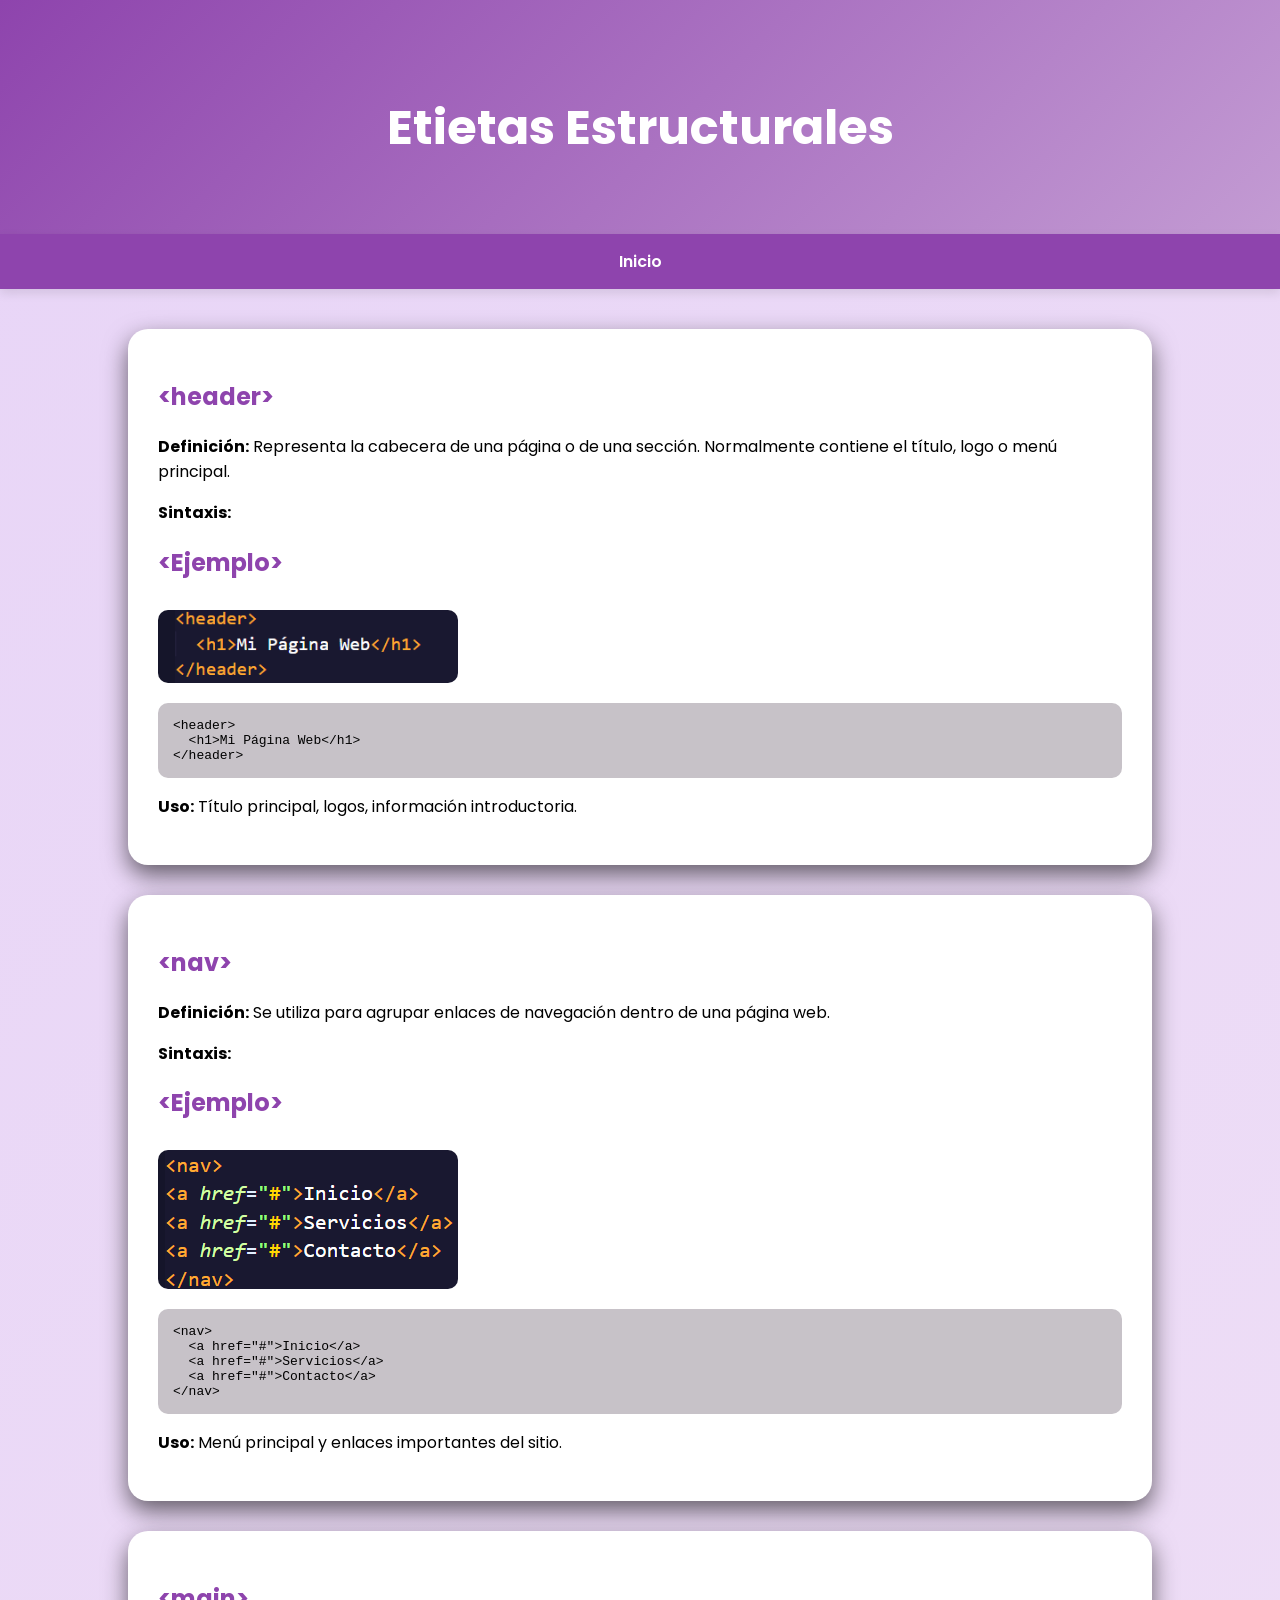
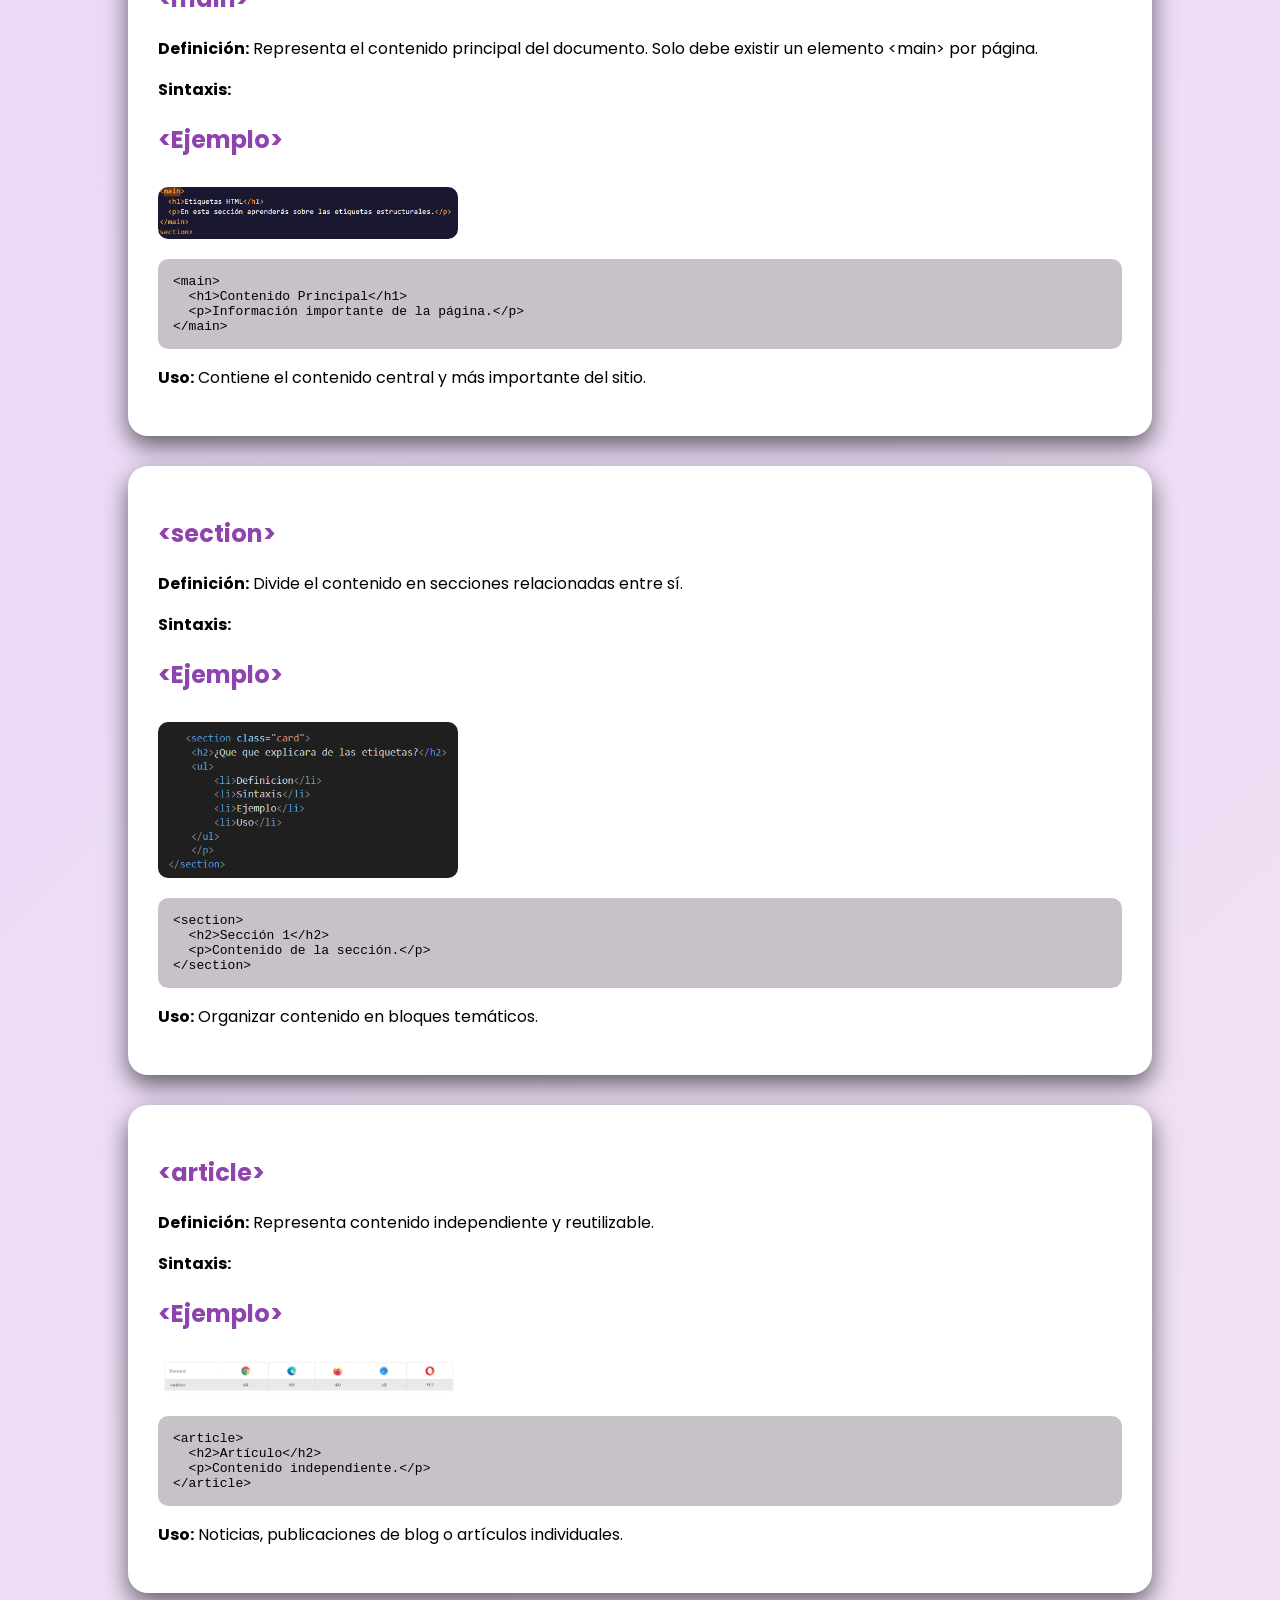
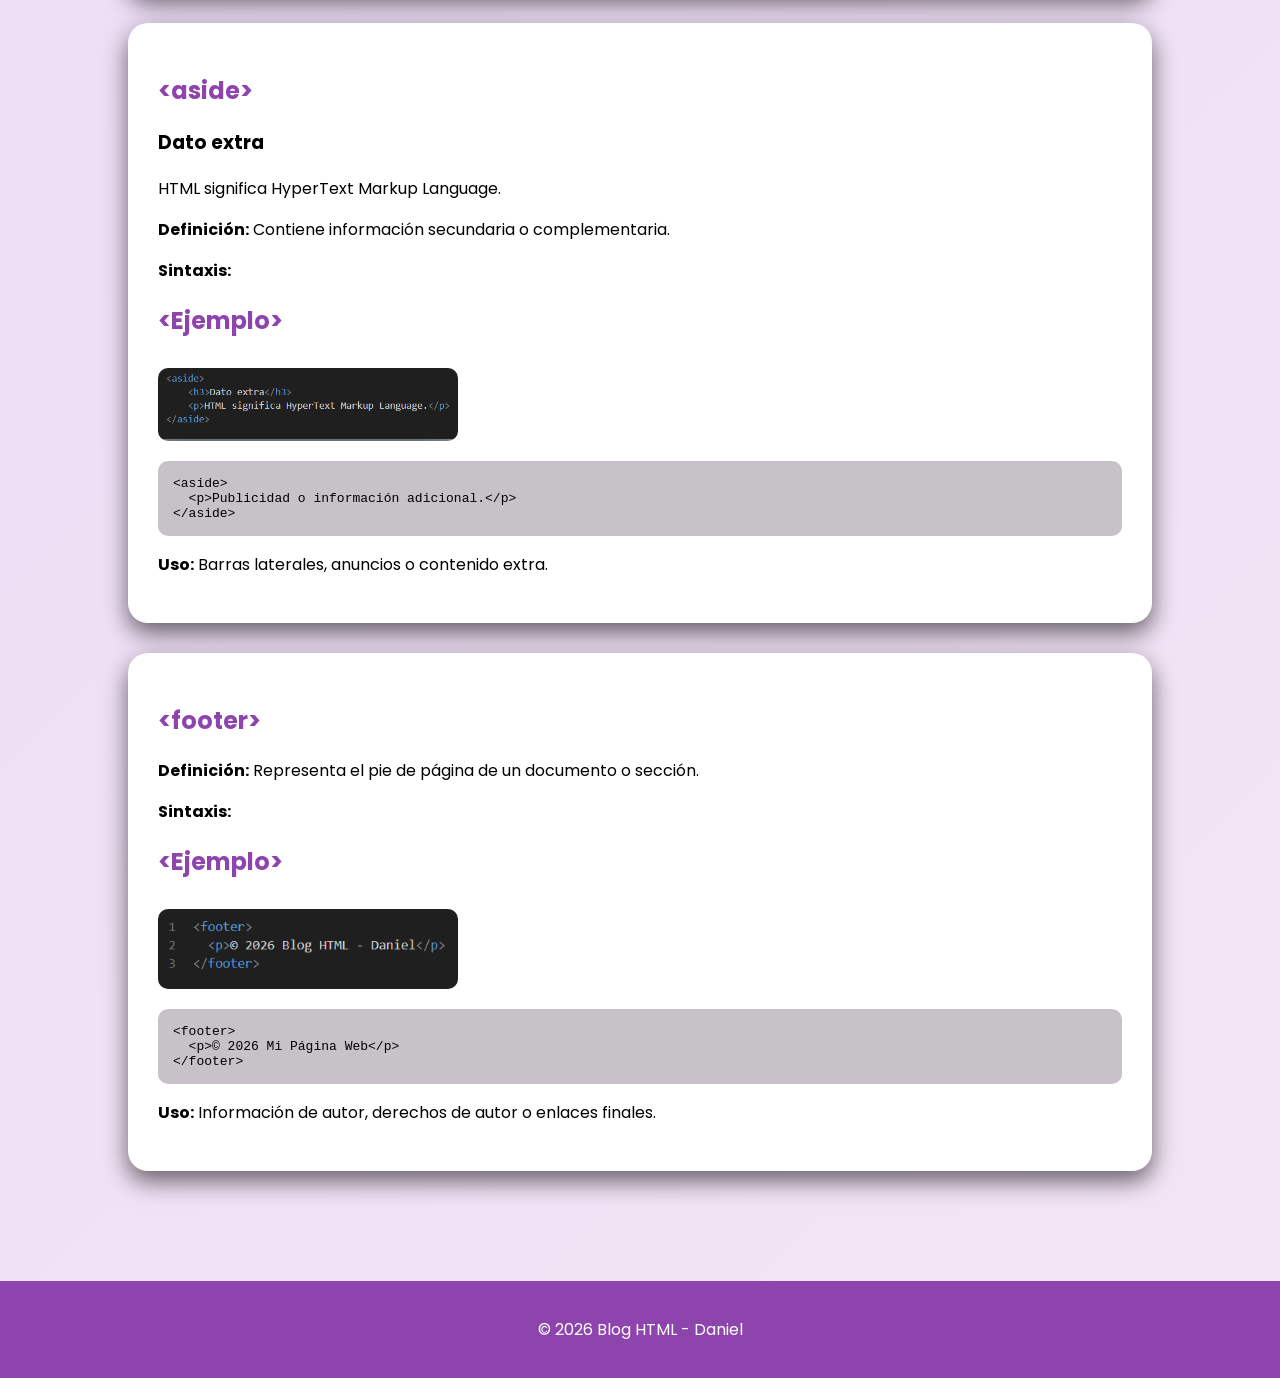
==== commit 9fa9d8e6: "conflicto resuelto" ====
--- a/pages/estructurales.html
+++ b/pages/estructurales.html
@@ -1,140 +1,149 @@
 <!DOCTYPE html>
 <html lang="es">
+
 <head>
-<meta charset="UTF-8">
-<title>Estructurales</title>
-<link rel="stylesheet" href="../css/styles.css">
+  <meta charset="UTF-8">
+  <title>Estructurales</title>
+  <link rel="stylesheet" href="../css/styles.css">
 </head>
+
 <body>
 
-<header class="hero">
-<h1>Etiquetas Estructurales</h1>
-</header>
+  <header class="hero">
+    <h1>Etietas Estructurales</h1>
+  </header>
 
-<nav>
-<ul>
-<li><a href="../index.html">Inicio</a></li>
-</ul>
-</nav>
+  <nav>
+    <ul>
+      <li><a href="../index.html">Inicio</a></li>
+    </ul>
+  </nav>
 
-<main>
+  <main>
 
-<!-- HEADER -->
-<section class="card">
-<h2>&lt;header&gt;</h2>
-<p><strong>Definición:</strong> Representa la cabecera de una página o de una sección.
-Normalmente contiene el título, logo o menú principal.</p>
-<p><strong>Sintaxis:</strong></p>
-<pre>
-&lt;header&gt;  
+    <!-- HEADER -->
+    <section class="card">
+      <h2>&lt;header&gt;</h2>
+      <p><strong>Definición:</strong> Representa la cabecera de una página o de una sección.
+        Normalmente contiene el título, logo o menú principal.</p>
+      <p><strong>Sintaxis:</strong></p>
+      <h2>&lt;Ejemplo&gt;</h2>
+      <img src="../img/header.png" width="">
+      <pre>
+&lt;header&gt;
   &lt;h1&gt;Mi Página Web&lt;/h1&gt;
 &lt;/header&gt;
 </pre>
-<p><strong>Uso:</strong> Título principal, logos, información introductoria.</p>
-</section>
+      <p><strong>Uso:</strong> Título principal, logos, información introductoria.</p>
+    </section>
 
-<!-- NAV -->
-<section class="card">
-<h2>&lt;nav&gt;</h2>
-<p><strong>Definición:</strong> Representa una sección de navegación que contiene enlaces 
-a otras páginas o secciones dentro del documento.</p>
-<p><strong>Sintaxis:</strong></p>
-<pre>
+    <!-- NAV -->
+    <section class="card">
+      <h2>&lt;nav&gt;</h2>
+      <p><strong>Definición:</strong> Se utiliza para agrupar enlaces de navegación dentro de una página web.</p>
+      <p><strong>Sintaxis:</strong></p>
+      <h2>&lt;Ejemplo&gt;</h2>
+      <img src="../img/mav.png" width="">
+      <pre>
 &lt;nav&gt;
-  &lt;ul&gt;
-    &lt;li&gt;&lt;a href="index.html"&gt;Inicio&lt;/a&gt;&lt;/li&gt;
-    &lt;li&gt;&lt;a href="productos.html"&gt;Productos&lt;/a&gt;&lt;/li&gt;
-  &lt;/ul&gt;
+  &lt;a href="#"&gt;Inicio&lt;/a&gt;
+  &lt;a href="#"&gt;Servicios&lt;/a&gt;
+  &lt;a href="#"&gt;Contacto&lt;/a&gt;
 &lt;/nav&gt;
 </pre>
-<p><strong>Uso:</strong> Menú de navegación principal, barras laterales, breadcrumbs.</p>
-</section>
+      <p><strong>Uso:</strong> Menú principal y enlaces importantes del sitio.</p>
+    </section>
 
-<!-- MAIN -->
-<section class="card">
-<h2>&lt;main&gt;</h2>
-<p><strong>Definición:</strong> Representa el contenido principal del documento. 
-Solo debe haber un elemento &lt;main&gt; por página.</p>
-<p><strong>Sintaxis:</strong></p>
-<pre>
+    <!-- MAIN -->
+    <section class="card">
+      <h2>&lt;main&gt;</h2>
+      <p><strong>Definición:</strong> Representa el contenido principal del documento.
+        Solo debe existir un elemento &lt;main&gt; por página.</p>
+      <p><strong>Sintaxis:</strong></p>
+      <h2>&lt;Ejemplo&gt;</h2>
+      <img src="../img/main.png" width="">
+      <pre>
 &lt;main&gt;
   &lt;h1&gt;Contenido Principal&lt;/h1&gt;
-  &lt;p&gt;Este es el contenido principal...&lt;/p&gt;
+  &lt;p&gt;Información importante de la página.&lt;/p&gt;
 &lt;/main&gt;
 </pre>
-<p><strong>Uso:</strong> Contenido central de la página, artículos, formularios principales.</p>
-<img src="" alt="">
-</section>
+      <p><strong>Uso:</strong> Contiene el contenido central y más importante del sitio.</p>
+    </section>
 
-<!-- SECTION -->
-<section class="card">
-<h2>&lt;section&gt;</h2>
-<p><strong>Definición:</strong> Divide el contenido en secciones temáticas. 
-Cada sección debe tener un encabezado que describa su contenido.</p>
-<p><strong>Sintaxis:</strong></p>
-<pre>
+    <!-- SECTION -->
+    <section class="card">
+      <h2>&lt;section&gt;</h2>
+      <p><strong>Definición:</strong> Divide el contenido en secciones relacionadas entre sí.</p>
+      <p><strong>Sintaxis:</strong></p>
+      <h2>&lt;Ejemplo&gt;</h2>
+      <img src="../img/section.png" width="">
+      <pre>
 &lt;section&gt;
-  &lt;h2&gt;Nuestros Servicios&lt;/h2&gt;
-  &lt;p&gt;Descripción de servicios...&lt;/p&gt;
+  &lt;h2&gt;Sección 1&lt;/h2&gt;
+  &lt;p&gt;Contenido de la sección.&lt;/p&gt;
 &lt;/section&gt;
 </pre>
-<p><strong>Uso:</strong> Agrupar contenido relacionado, capítulos, secciones de servicios.</p>
-</section>
+      <p><strong>Uso:</strong> Organizar contenido en bloques temáticos.</p>
+    </section>
 
-<!-- ARTICLE -->
-<section class="card">
-<h2>&lt;article&gt;</h2>
-<p><strong>Definición:</strong> Representa contenido independiente y autocontenido 
-que puede distribuirse o reutilizarse por separado.</p>
-<p><strong>Sintaxis:</strong></p>
-<pre>
+    <!-- ARTICLE -->
+    <section class="card">
+      <h2>&lt;article&gt;</h2>
+      <p><strong>Definición:</strong> Representa contenido independiente y reutilizable.</p>
+      <p><strong>Sintaxis:</strong></p>
+      <h2>&lt;Ejemplo&gt;</h2>
+      <img src="../img/article.png" width="200">
+      <pre>
 &lt;article&gt;
-  &lt;h2&gt;Título del Artículo&lt;/h2&gt;
-  &lt;p&gt;Contenido del artículo...&lt;/p&gt;
+  &lt;h2&gt;Artículo&lt;/h2&gt;
+  &lt;p&gt;Contenido independiente.&lt;/p&gt;
 &lt;/article&gt;
 </pre>
-<p><strong>Uso:</strong> Entradas de blog, noticias, comentarios, publicaciones de foros.</p>
-</section>
+      <p><strong>Uso:</strong> Noticias, publicaciones de blog o artículos individuales.</p>
+    </section>
 
-<!-- ASIDE -->
-<section class="card">
-<h2>&lt;aside&gt;</h2>
-<p><strong>Definición:</strong> Representa contenido relacionado indirectamente con el contenido principal. 
-Es información complementaria o secundaria.</p>
-<p><strong>Sintaxis:</strong></p>
-<pre>
+    <!-- ASIDE -->
+    <section class="card">
+      <h2>&lt;aside&gt;</h2>
+<aside>
+    <h3>Dato extra</h3>
+    <p>HTML significa HyperText Markup Language.</p>
+</aside>
+      <p><strong>Definición:</strong> Contiene información secundaria o complementaria.</p>
+      <p><strong>Sintaxis:</strong></p>
+      <h2>&lt;Ejemplo&gt;</h2>
+      <img src="../img/aside.png" width="200">
+      <pre>
 &lt;aside&gt;
-  &lt;h3&gt;Artículos Relacionados&lt;/h3&gt;
-  &lt;ul&gt;
-    &lt;li&gt;&lt;a href="#"&gt;Artículo 1&lt;/a&gt;&lt;/li&gt;
-  &lt;/ul&gt;
+  &lt;p&gt;Publicidad o información adicional.&lt;/p&gt;
 &lt;/aside&gt;
 </pre>
-<p><strong>Uso:</strong> Barras laterales, publicidad, enlaces relacionados, información adicional.</p>
-</section>
+      <p><strong>Uso:</strong> Barras laterales, anuncios o contenido extra.</p>
+    </section>
 
-<!-- FOOTER -->
-<section class="card">
-<h2>&lt;footer&gt;</h2>
-<p><strong>Definición:</strong> Representa el pie de página de un documento o sección. 
-Contiene información sobre el autor, copyright o enlaces relacionados.</p>
-<p><strong>Sintaxis:</strong></p>
-<pre>
+    <!-- FOOTER -->
+    <section class="card">
+      <h2>&lt;footer&gt;</h2>
+      <p><strong>Definición:</strong> Representa el pie de página de un documento o sección.</p>
+      <p><strong>Sintaxis:</strong></p>
+      <h2>&lt;Ejemplo&gt;</h2>
+      <img src="../img/footer.png" width="200">
+      <pre>
 &lt;footer&gt;
-  &lt;p&gt;&copy; 2026 Mi Empresa&lt;/p&gt;
-  &lt;p&gt;Contacto: info@ejemplo.com&lt;/p&gt;
+  &lt;p&gt;© 2026 Mi Página Web&lt;/p&gt;
 &lt;/footer&gt;
 </pre>
-<p><strong>Uso:</strong> Información de copyright, datos de contacto, enlaces a redes sociales.</p>
-</section>
+      <p><strong>Uso:</strong> Información de autor, derechos de autor o enlaces finales.</p>
+    </section>
 
-</main>
+  </main>
 
-<footer>
-<p>© 2026 Blog HTML</p>
-</footer>
+  <footer>
+    <p>© 2026 Blog HTML - Daniel</p>
+  </footer>
 
-<script>
+  <script>
 const savedColor = localStorage.getItem("mainColor");
 
 if (savedColor) {
@@ -143,4 +152,5 @@
 </script>
 
 </body>
+
 </html>
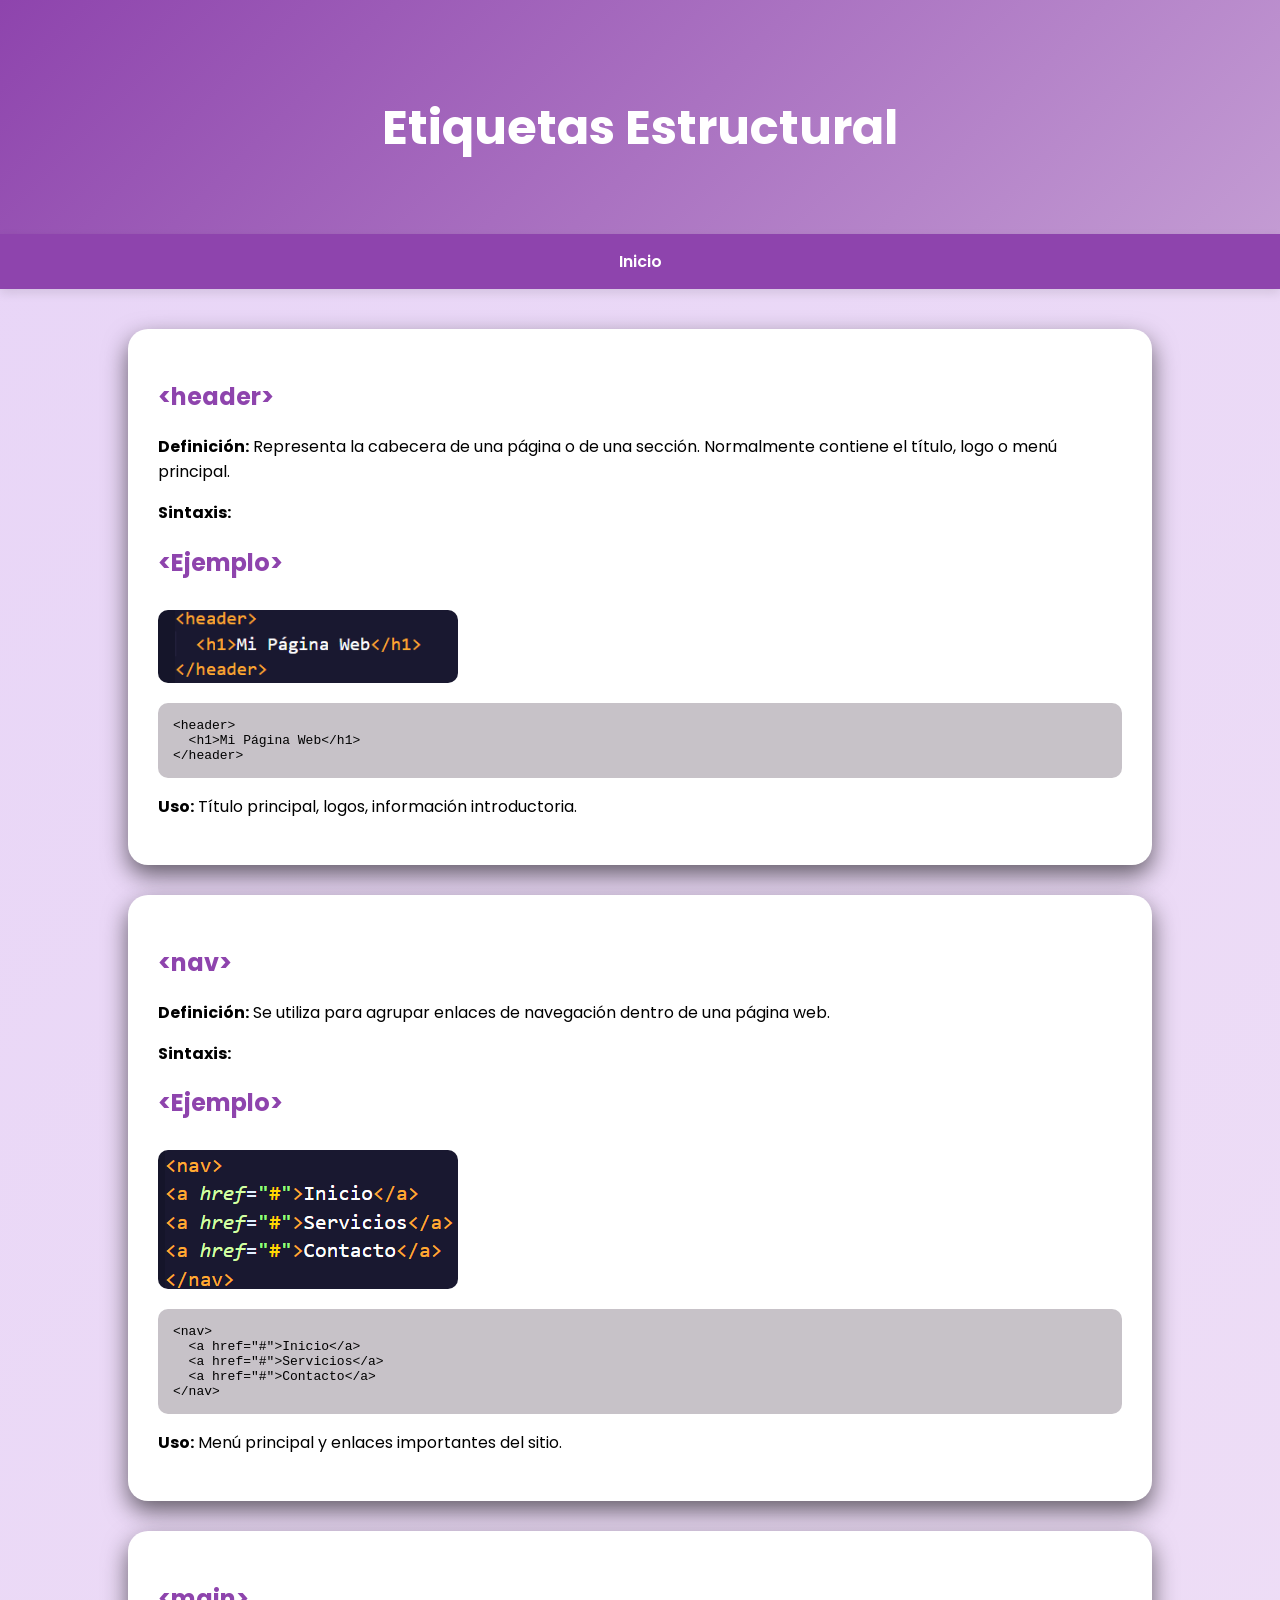
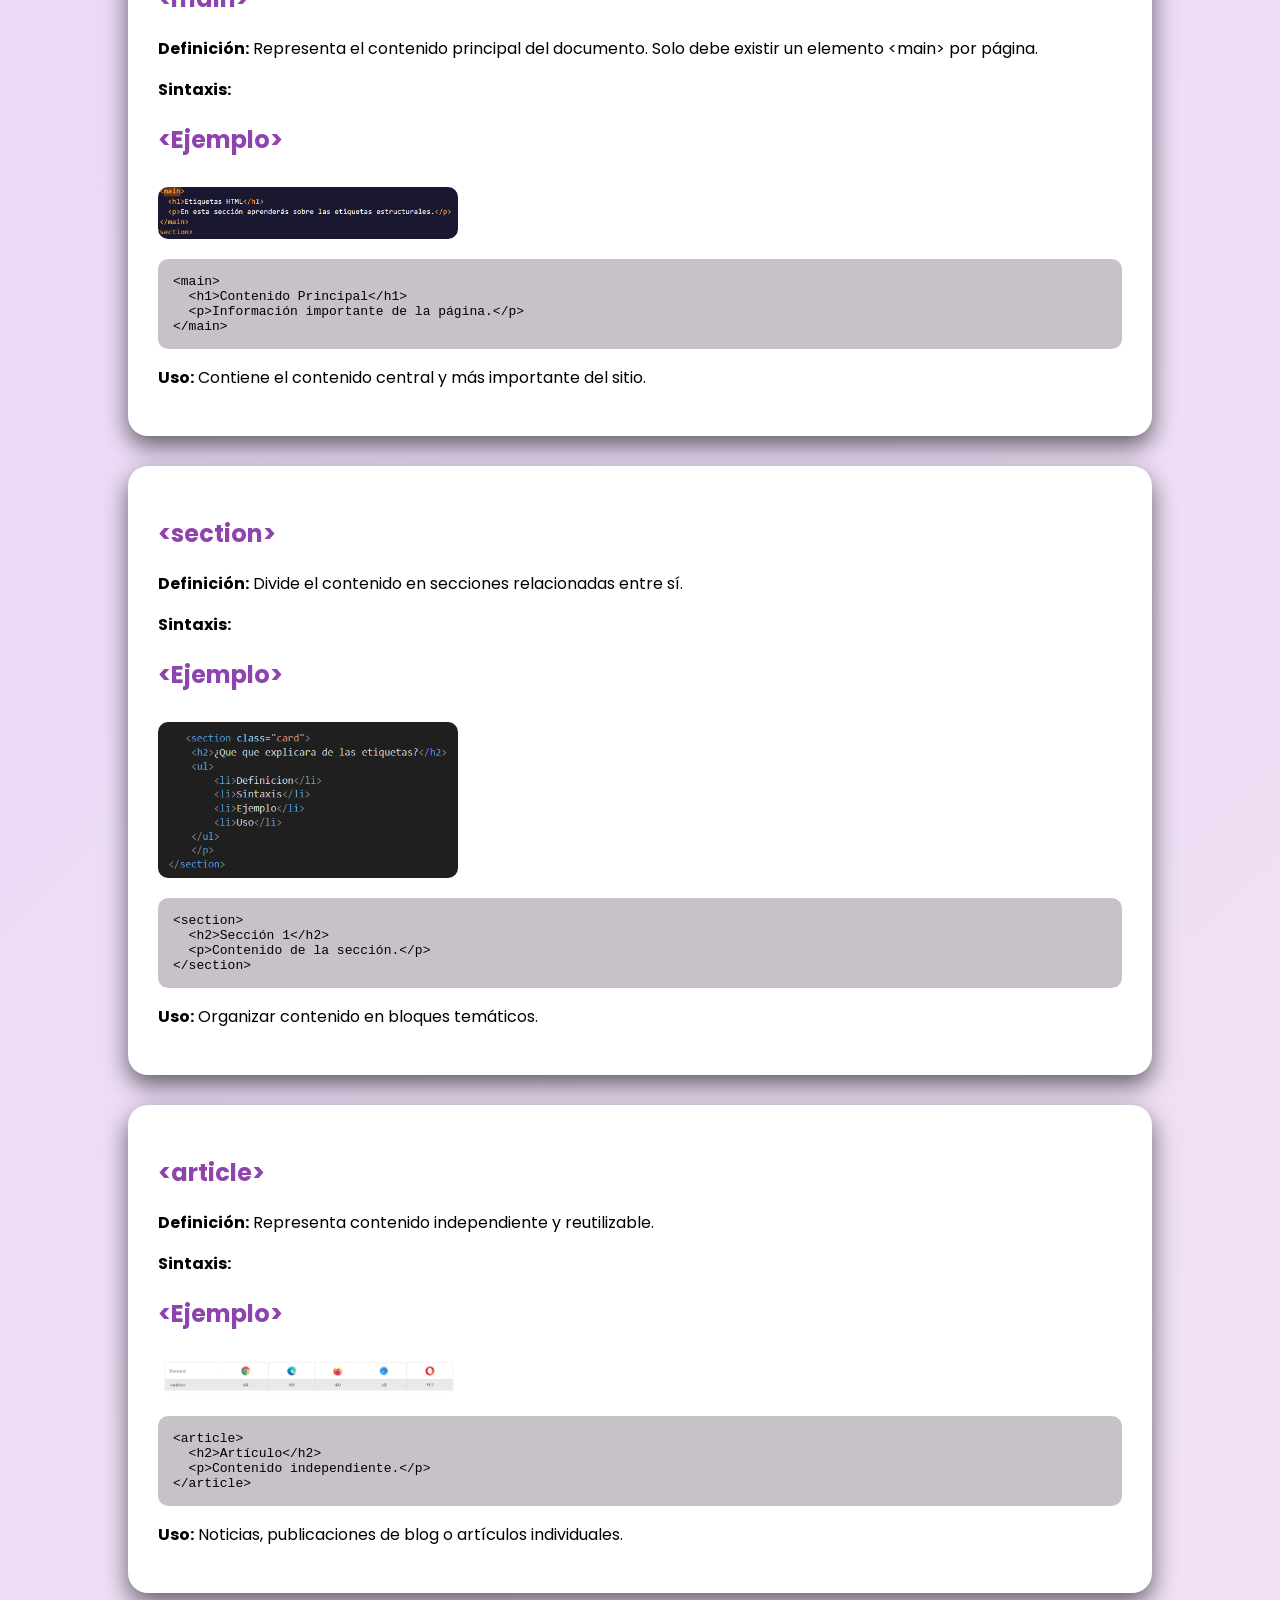
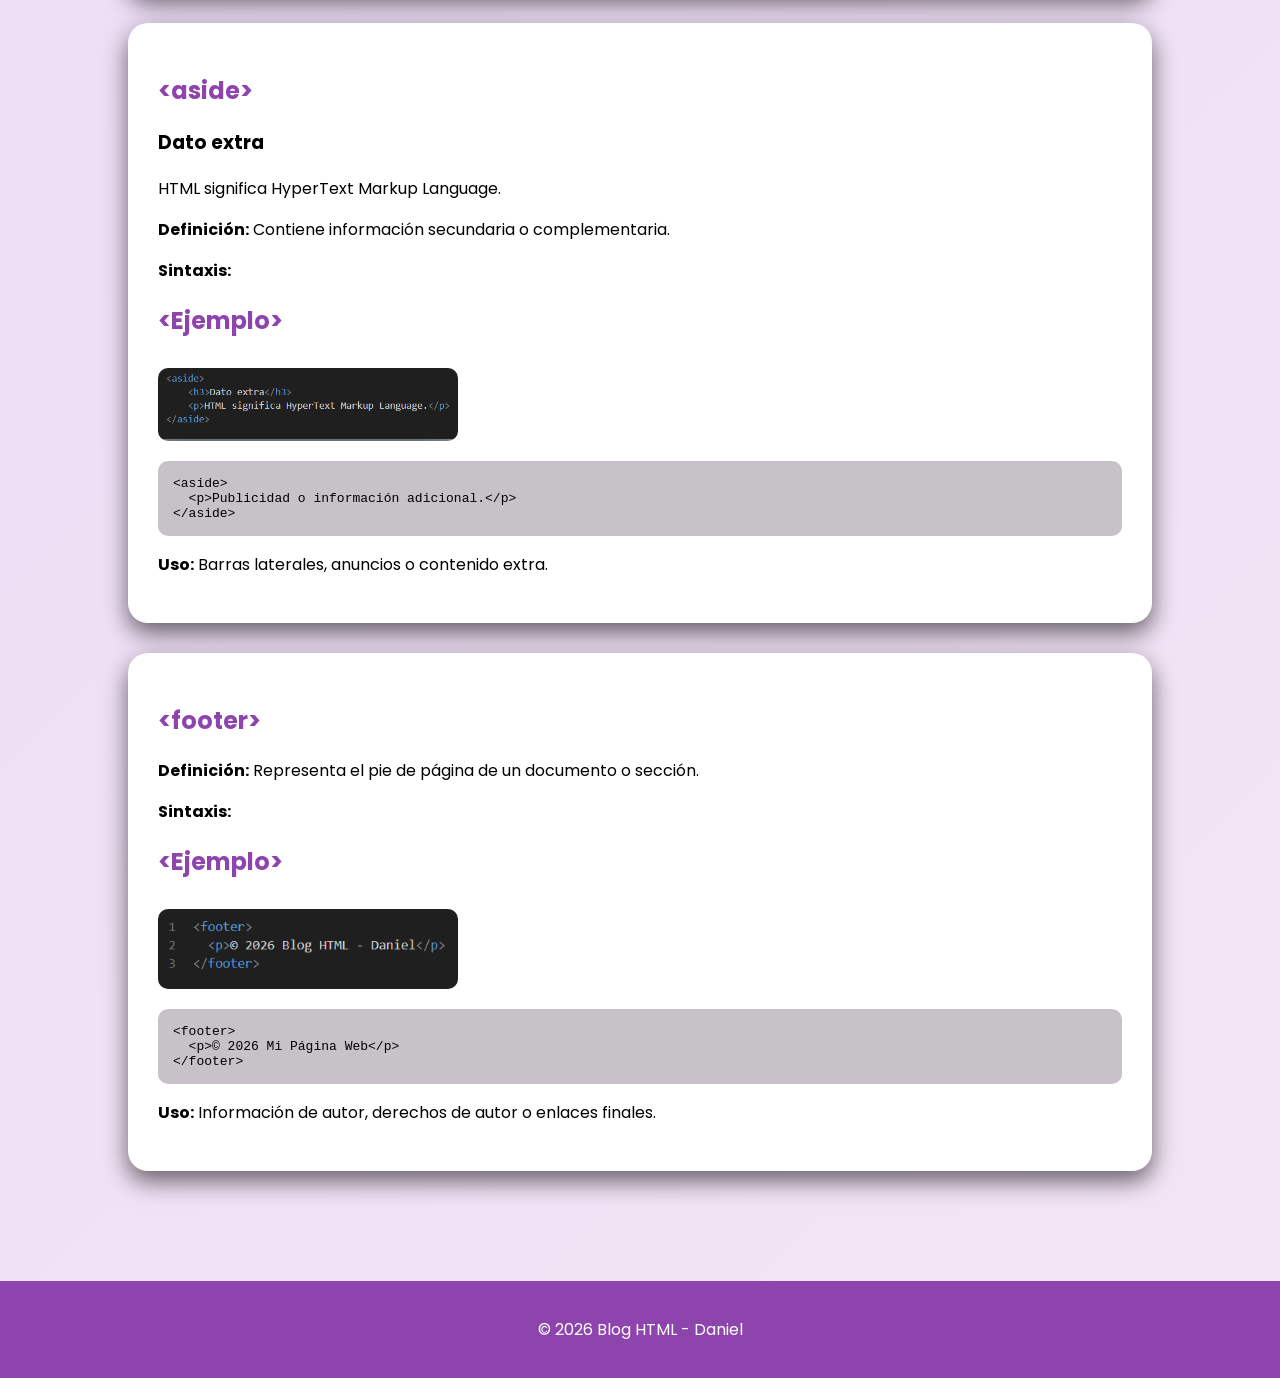
==== commit 5a212865: "Merge pull request #2 from MariaOyola/main Main" ====
--- a/pages/estructurales.html
+++ b/pages/estructurales.html
@@ -9,9 +9,9 @@
 
 <body>
 
-  <header class="hero">
-    <h1>Etietas Estructurales</h1>
-  </header>
+<header class="hero">
+<h1>Etiquetas Estructural</h1>
+</header>
 
   <nav>
     <ul>
@@ -93,7 +93,7 @@
       <p><strong>Definición:</strong> Representa contenido independiente y reutilizable.</p>
       <p><strong>Sintaxis:</strong></p>
       <h2>&lt;Ejemplo&gt;</h2>
-      <img src="../img/article.png" width="200">
+      <img src="../img/article.png" width="2222">
       <pre>
 &lt;article&gt;
   &lt;h2&gt;Artículo&lt;/h2&gt;
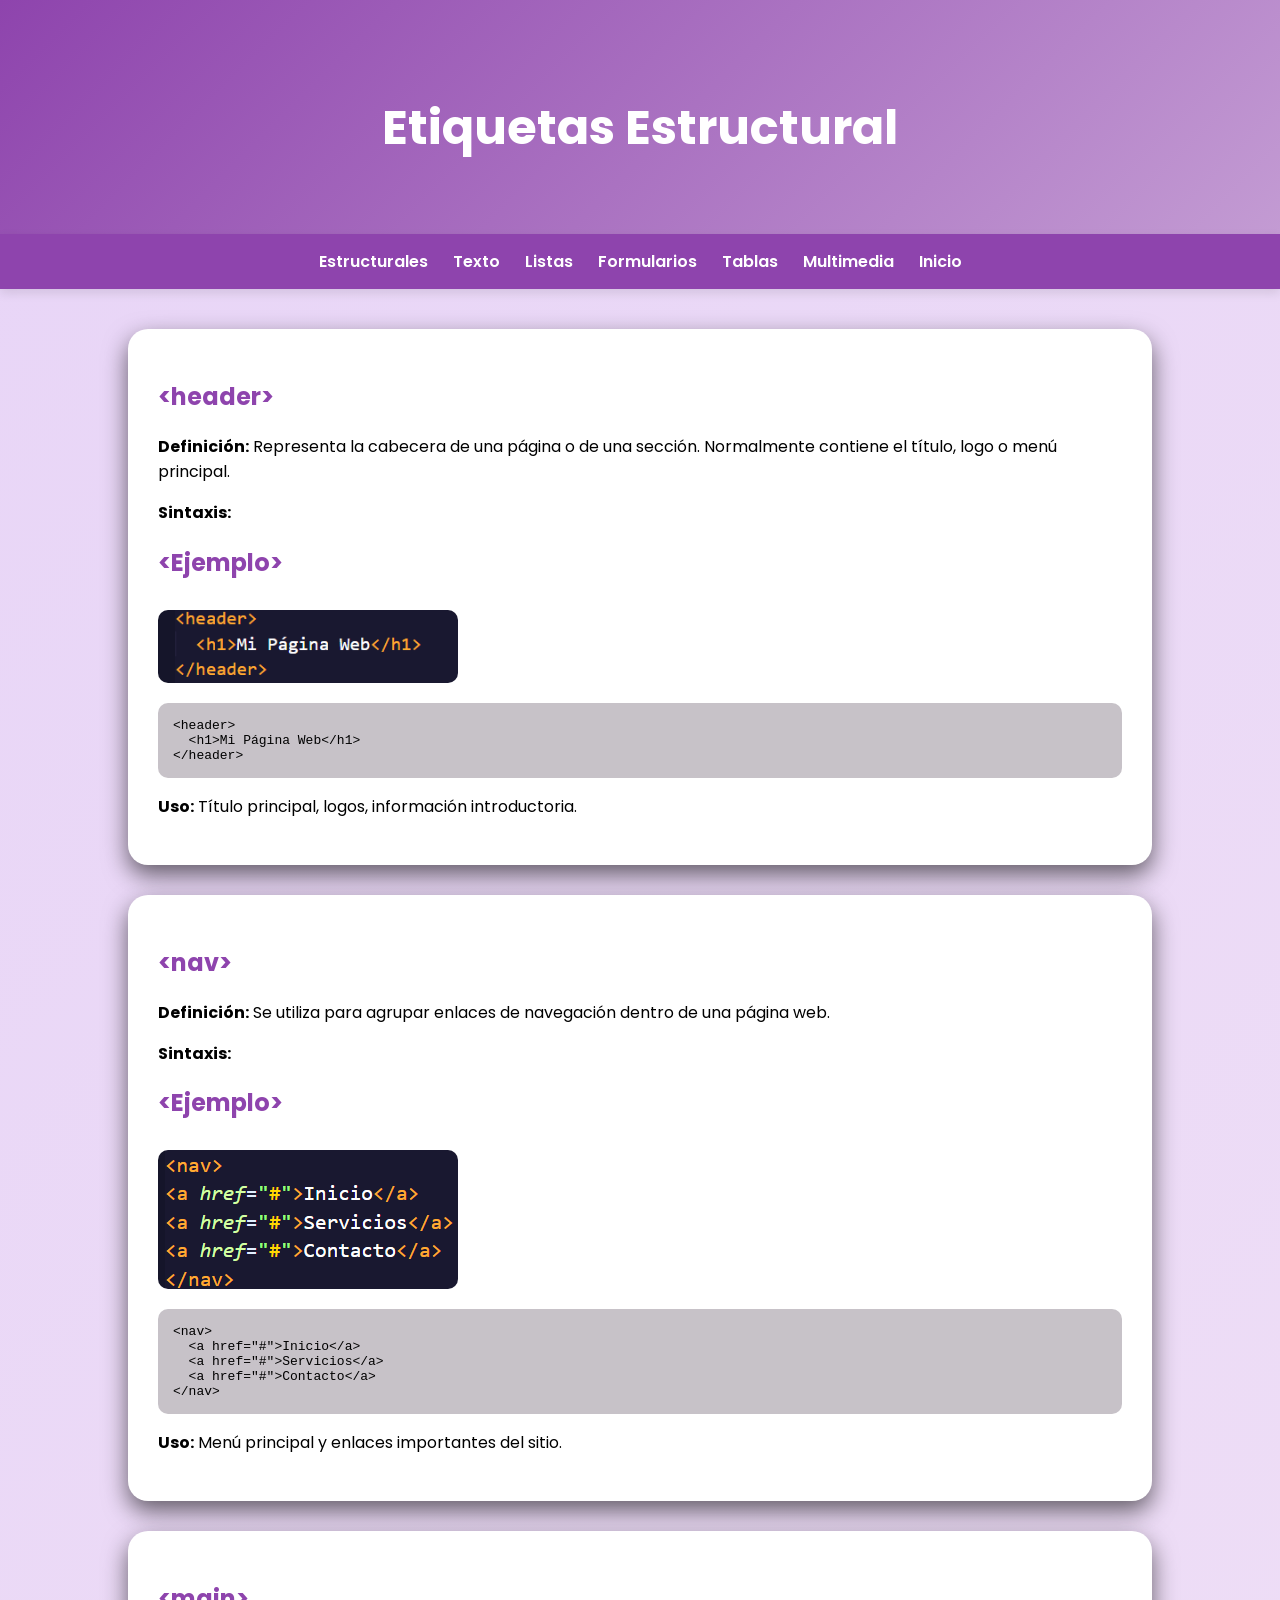
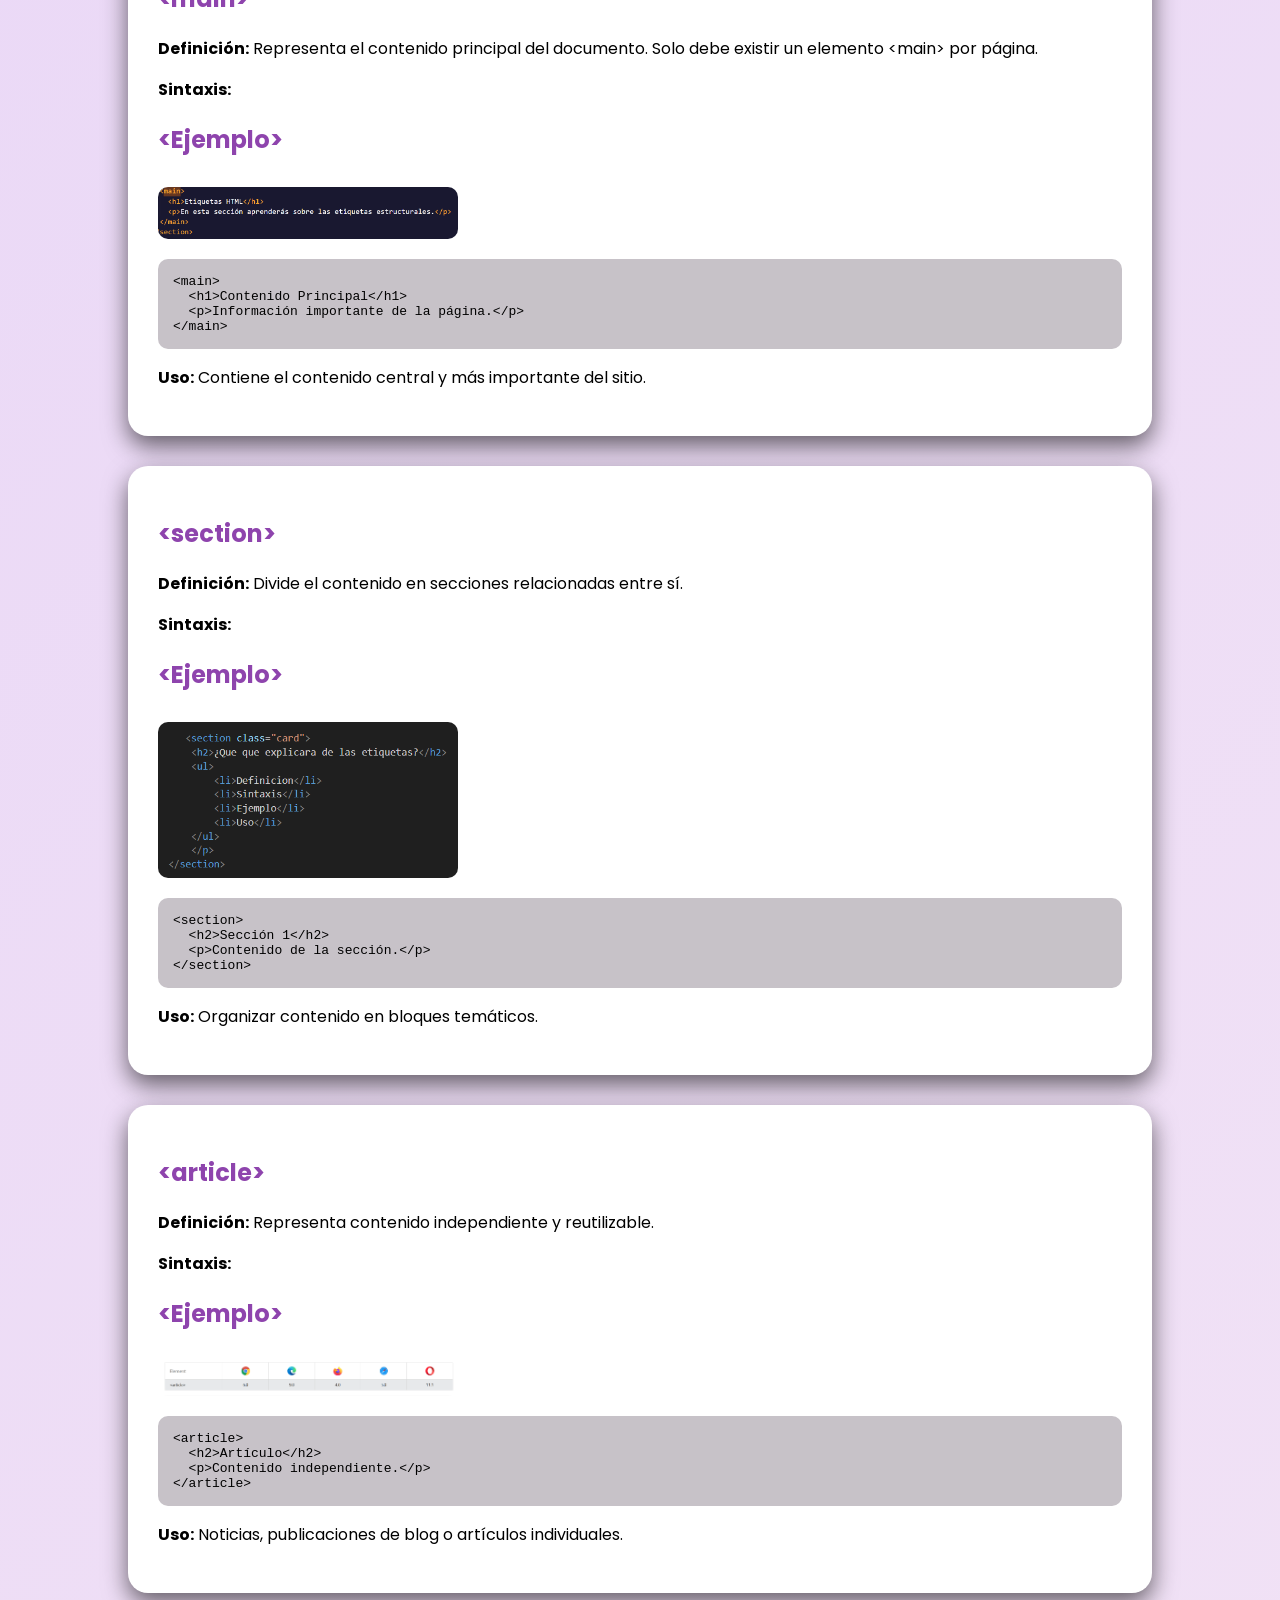
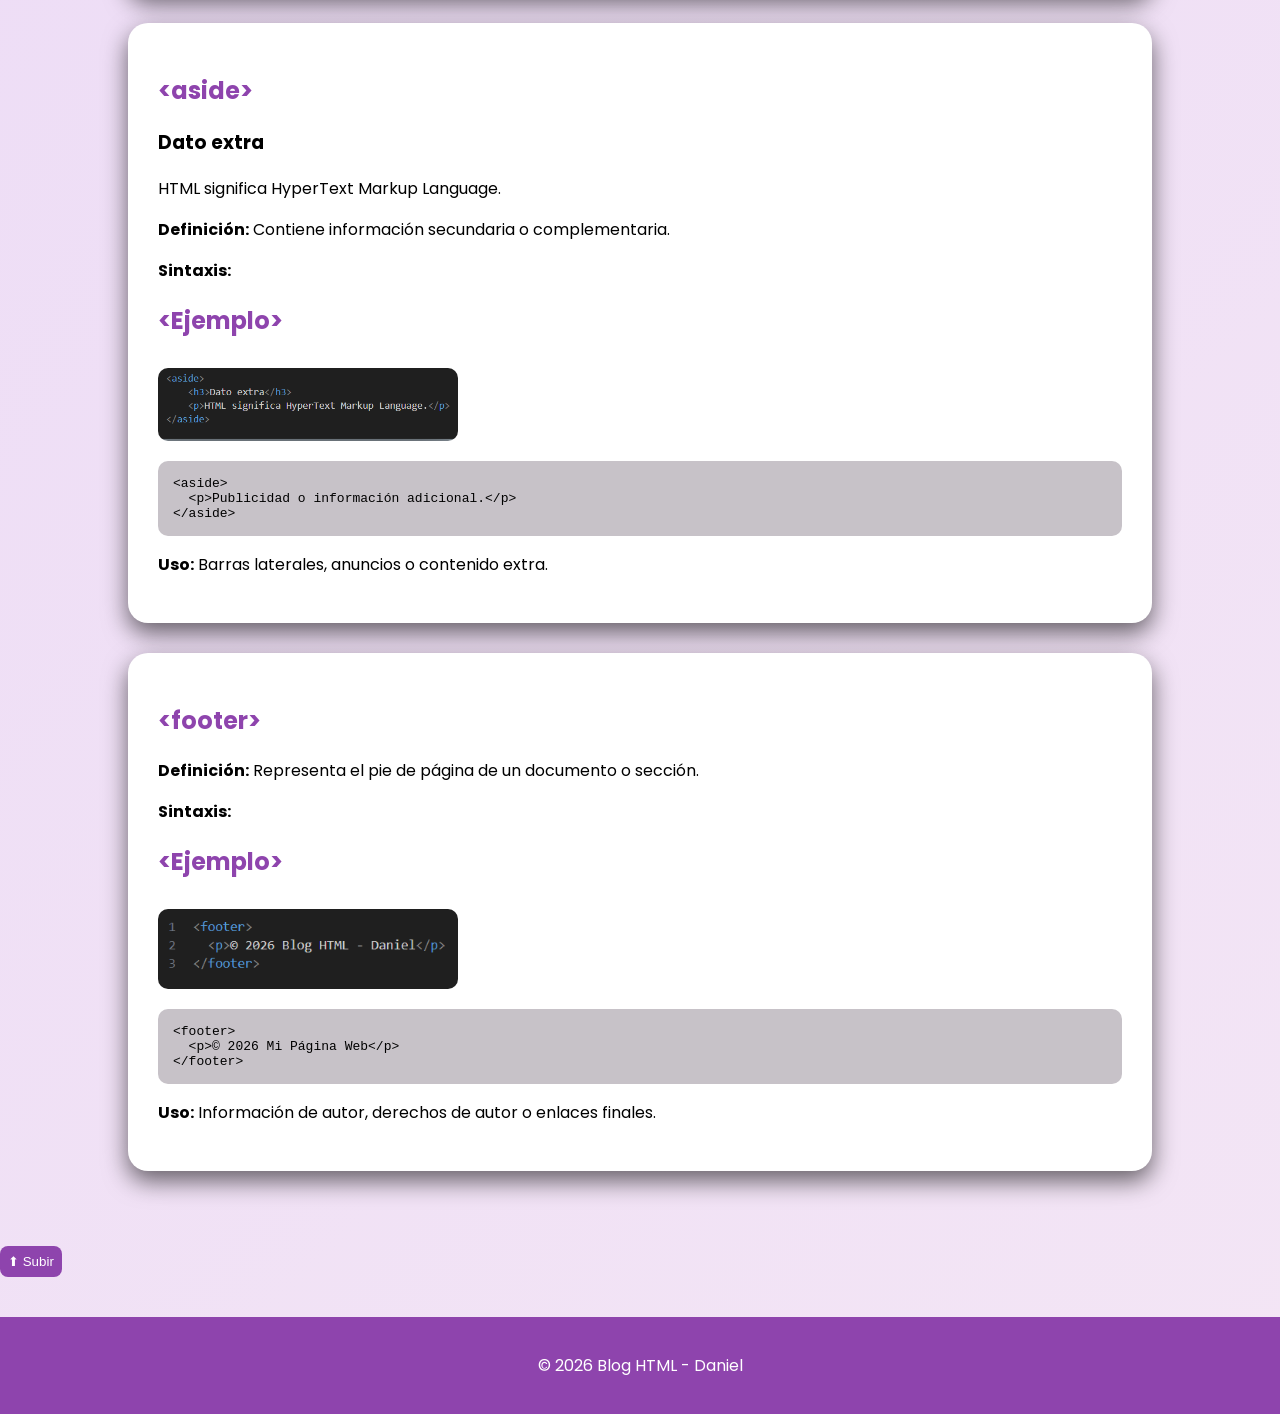
==== commit fb7dc505: "evaluatin" ====
--- a/pages/estructurales.html
+++ b/pages/estructurales.html
@@ -13,11 +13,17 @@
 <h1>Etiquetas Estructural</h1>
 </header>
 
-  <nav>
+<nav>
     <ul>
-      <li><a href="../index.html">Inicio</a></li>
+        <li><a href="estructurales.html">Estructurales</a></li>
+        <li><a href="texto.html">Texto</a></li>
+        <li><a href="listas.html">Listas</a></li>
+        <li><a href="formularios.html">Formularios</a></li>
+        <li><a href="tablas.html">Tablas</a></li>
+        <li><a href="multimedia.html">Multimedia</a></li>
+        <li><a href="../index.html">Inicio</a></li>
     </ul>
-  </nav>
+</nav>
 
   <main>
 
@@ -136,8 +142,19 @@
 </pre>
       <p><strong>Uso:</strong> Información de autor, derechos de autor o enlaces finales.</p>
     </section>
+    
 
   </main>
+
+  <button onclick="subirArriba()" id="btnArriba">⬆ Subir</button>
+<script>
+function subirArriba(){
+  window.scrollTo({
+    top: 0,
+    behavior: "smooth"
+  });
+}
+</script>
 
   <footer>
     <p>© 2026 Blog HTML - Daniel</p>
